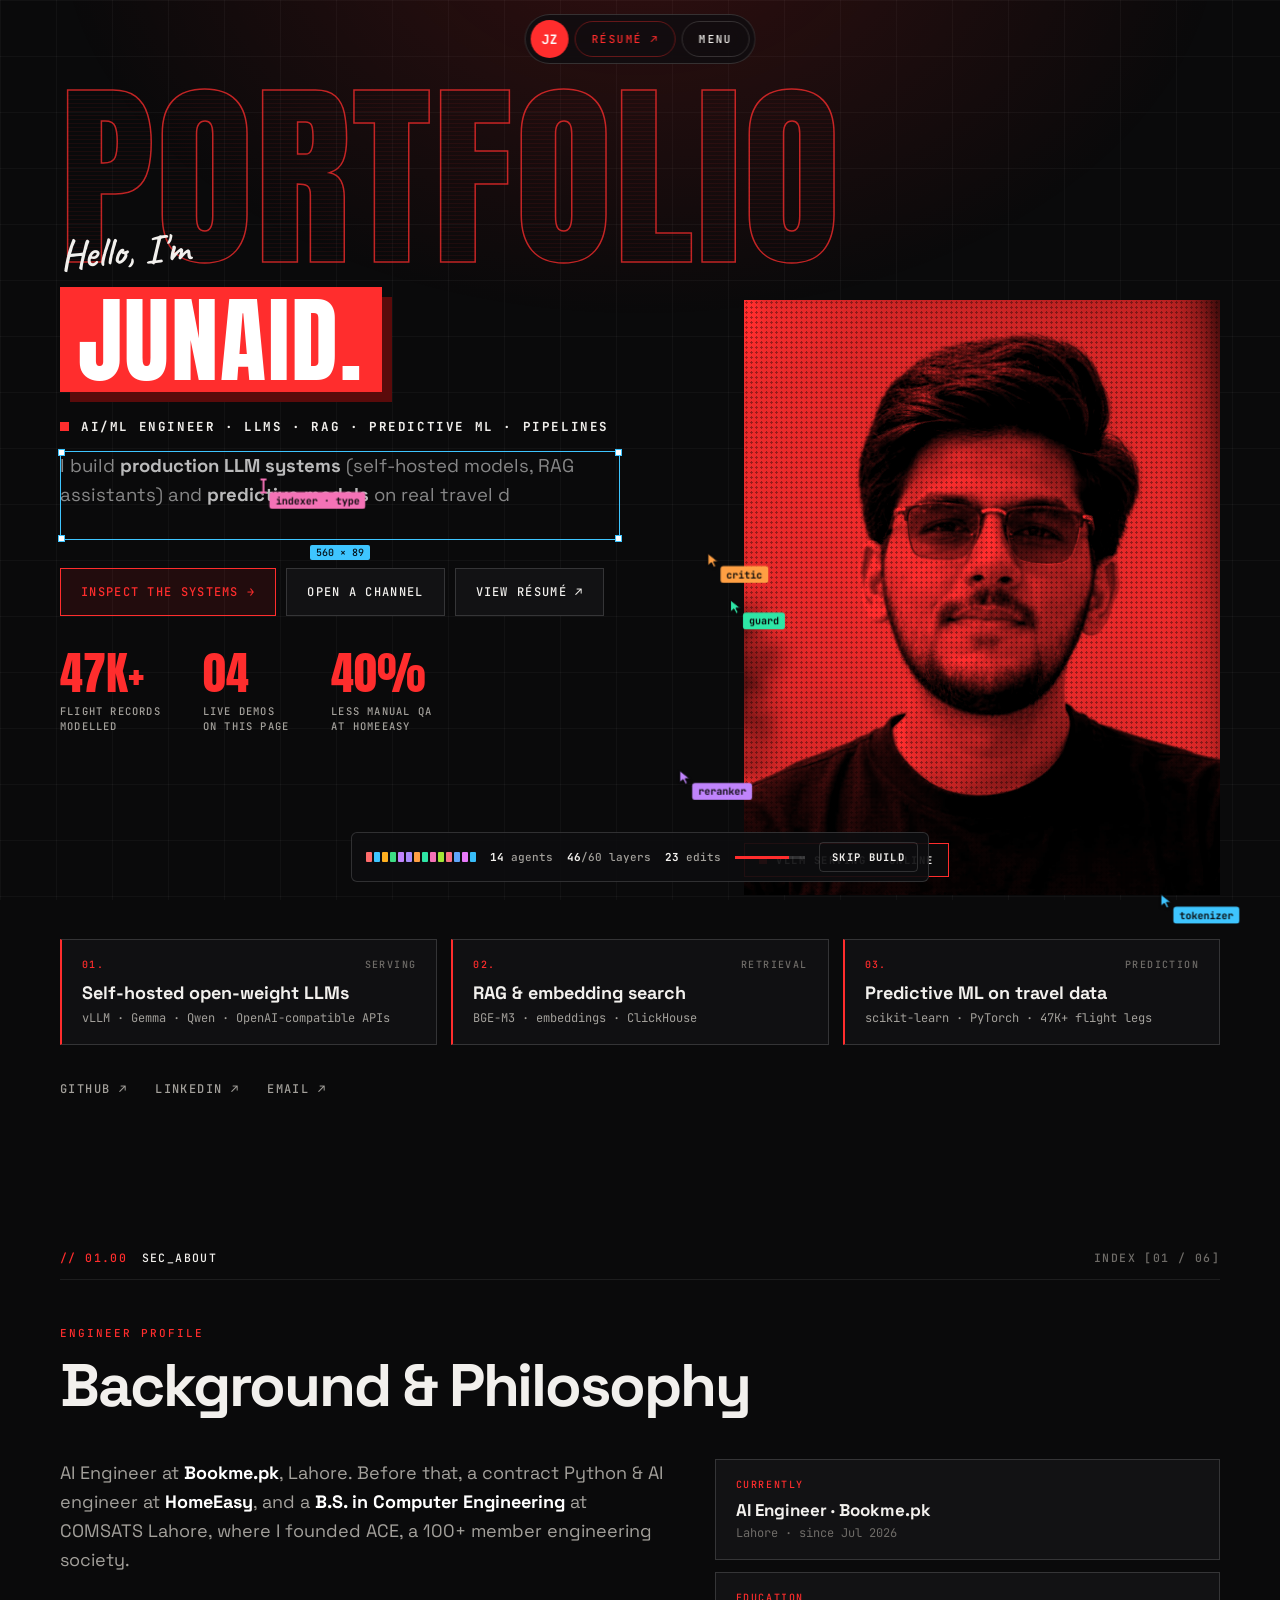
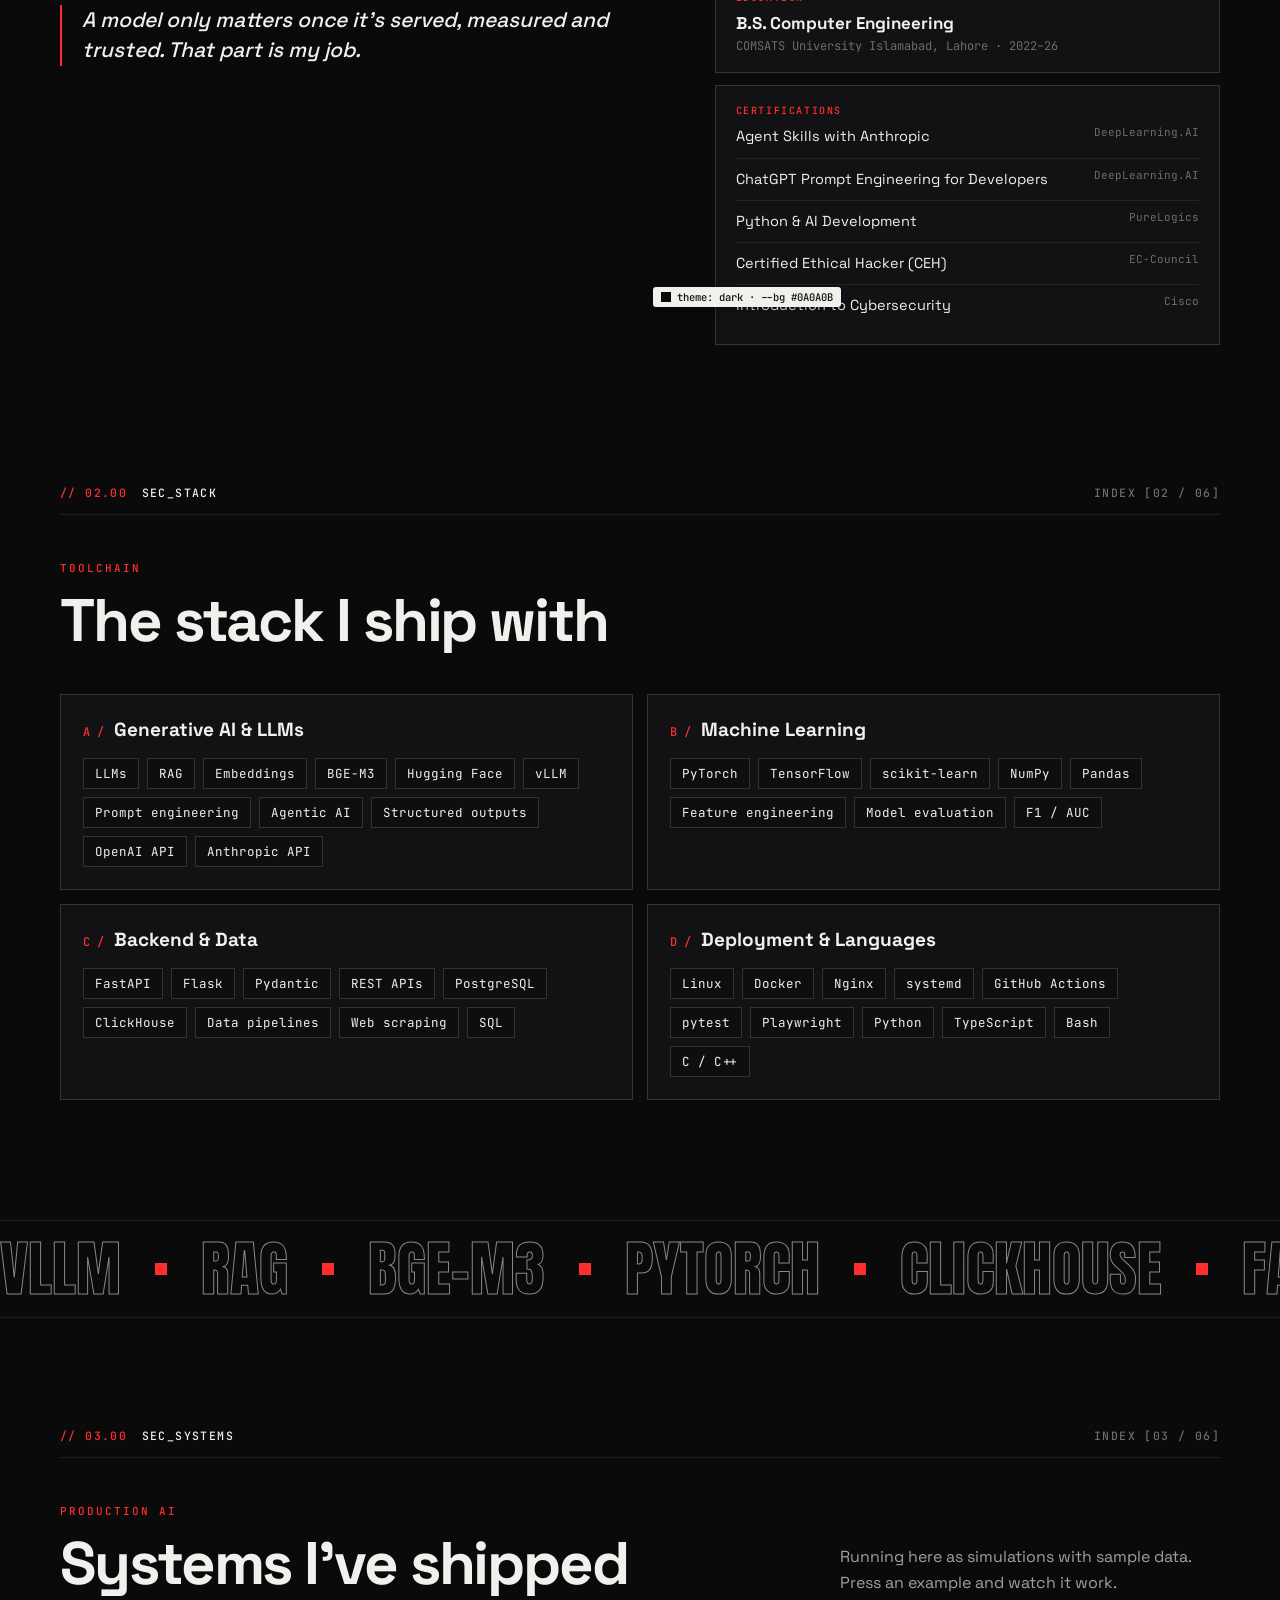
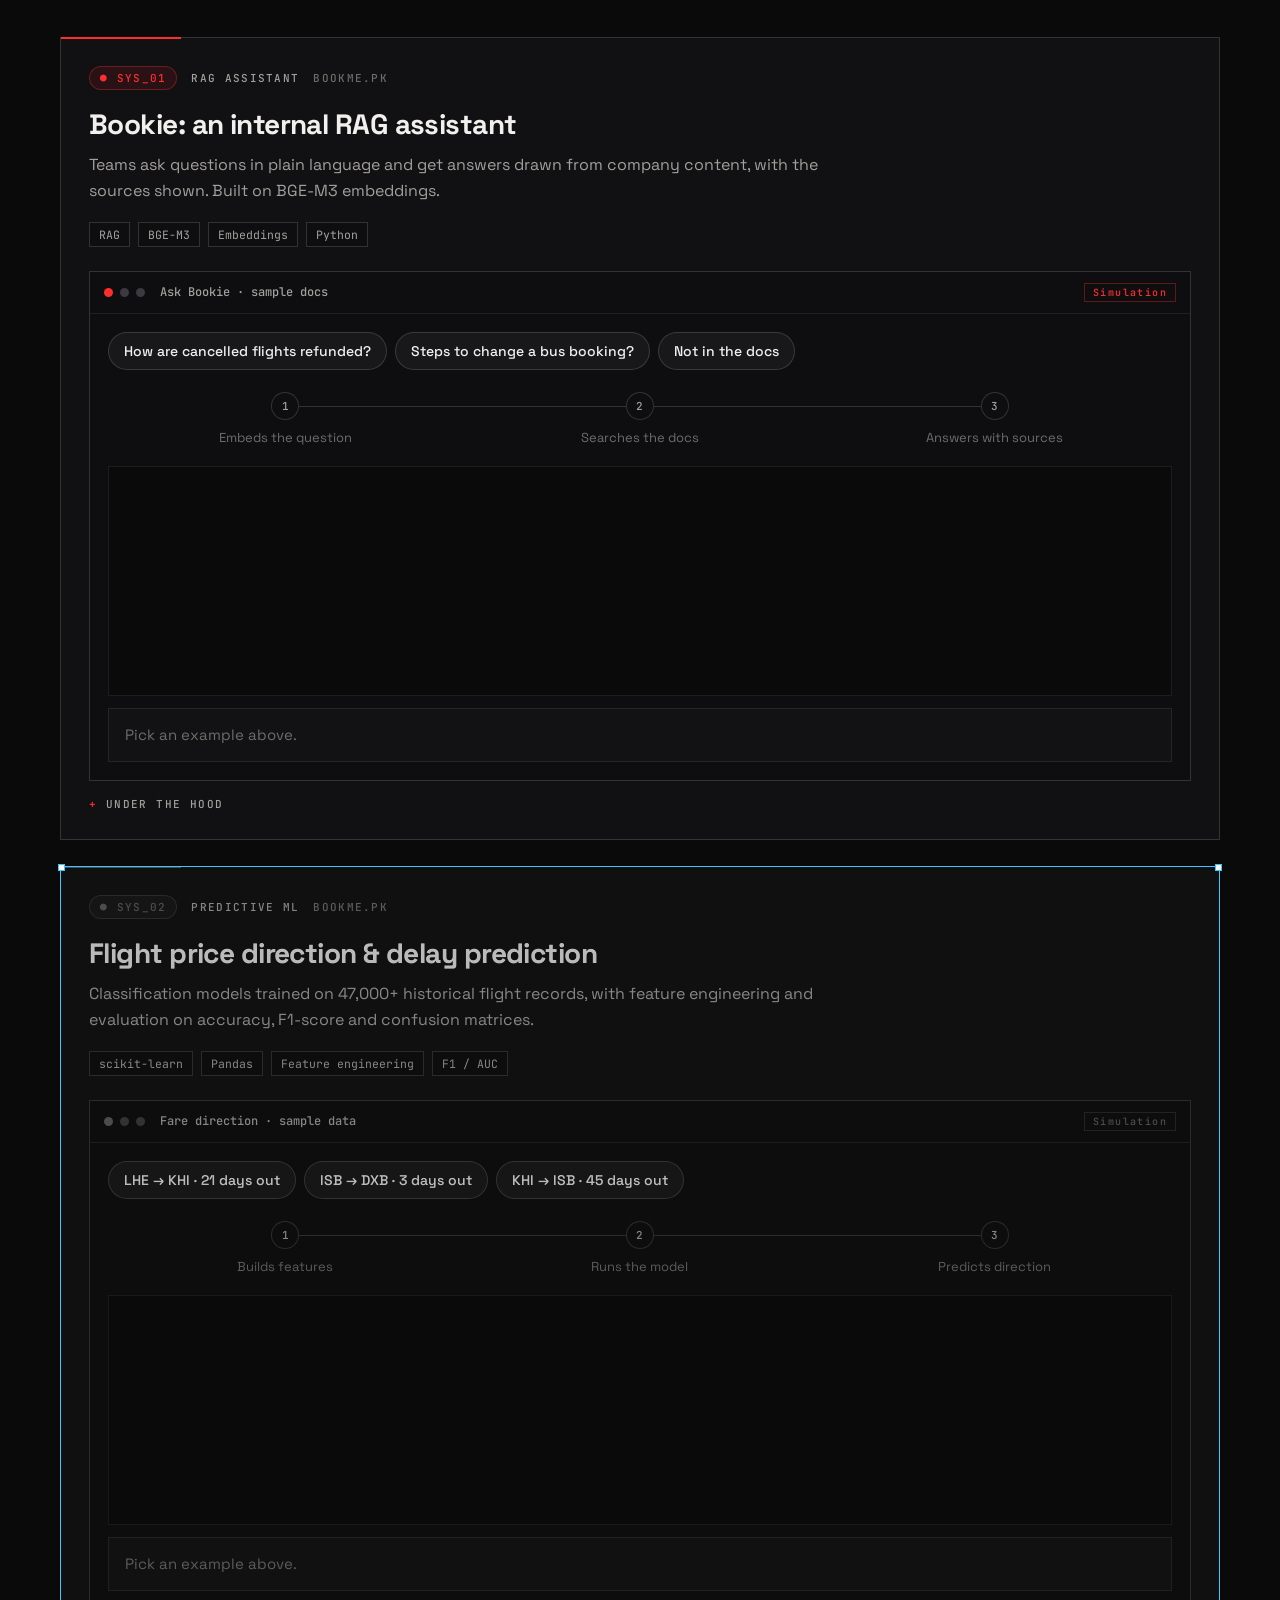
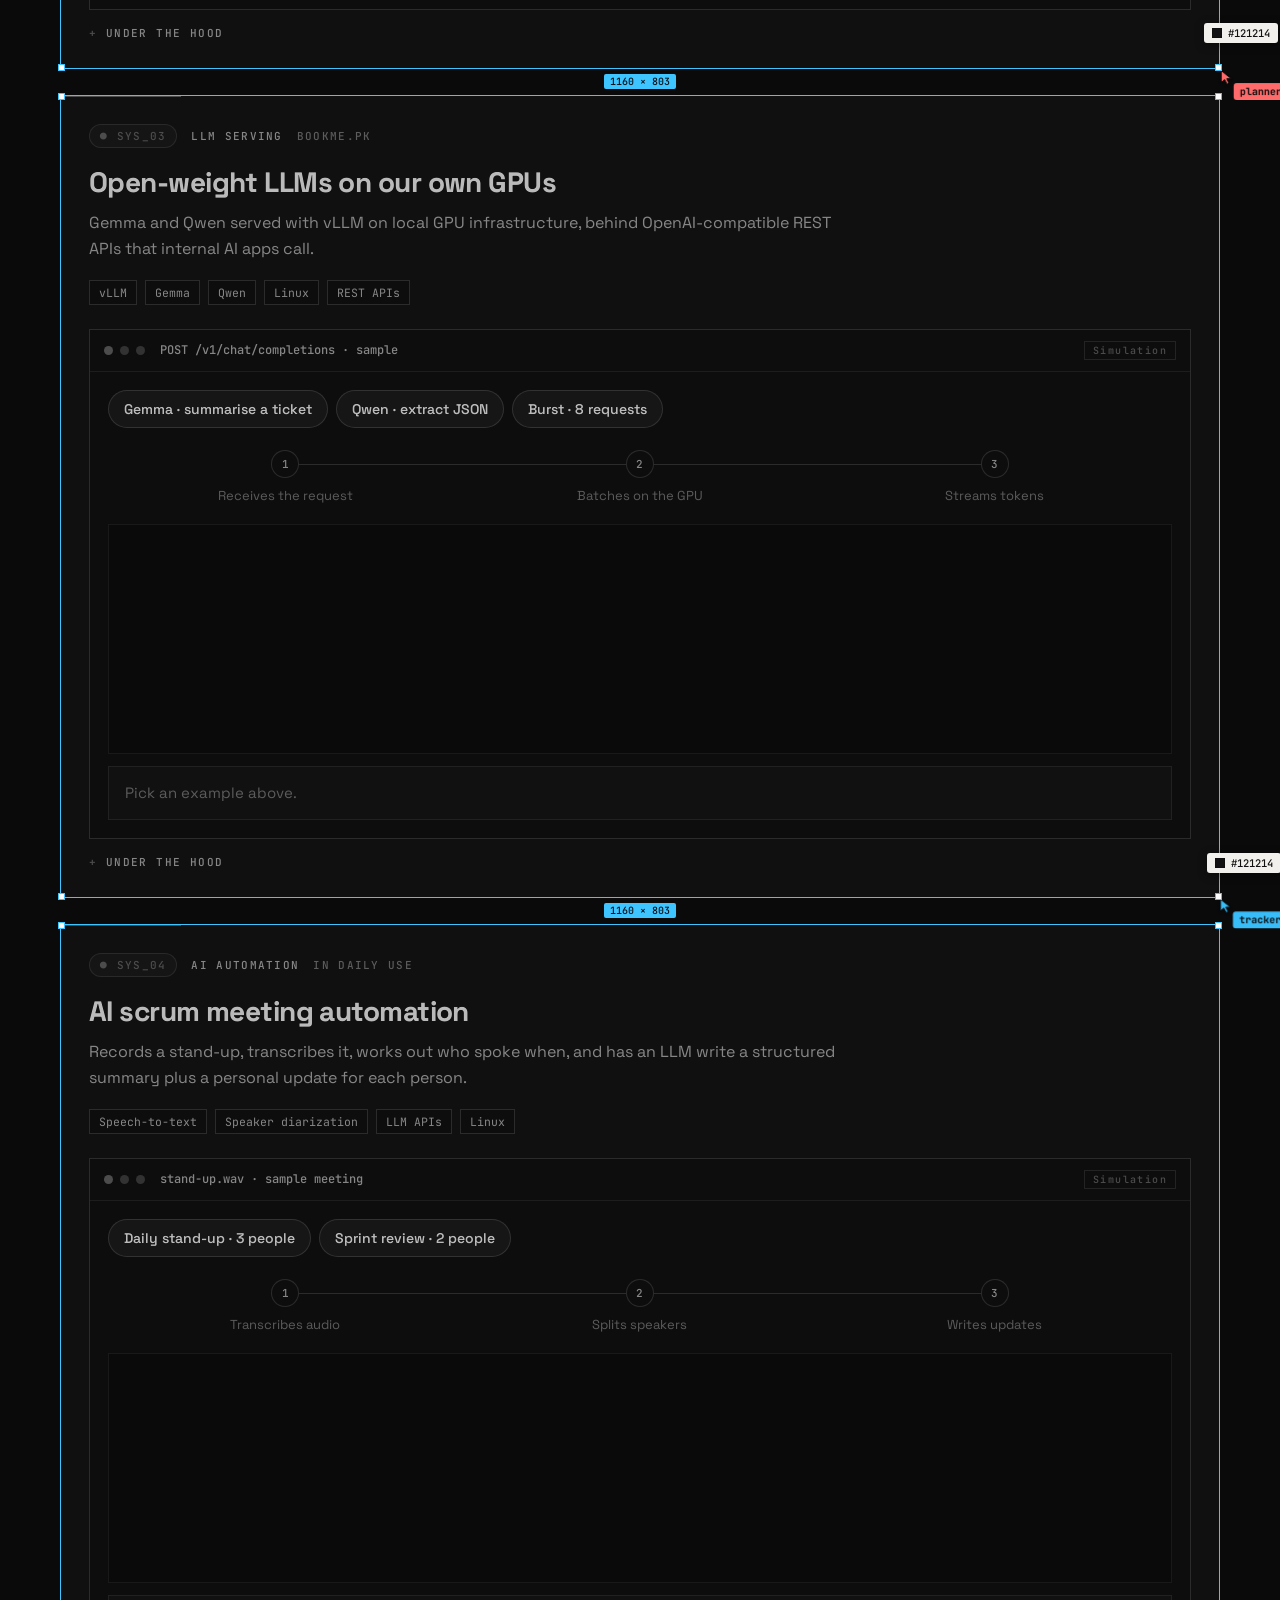
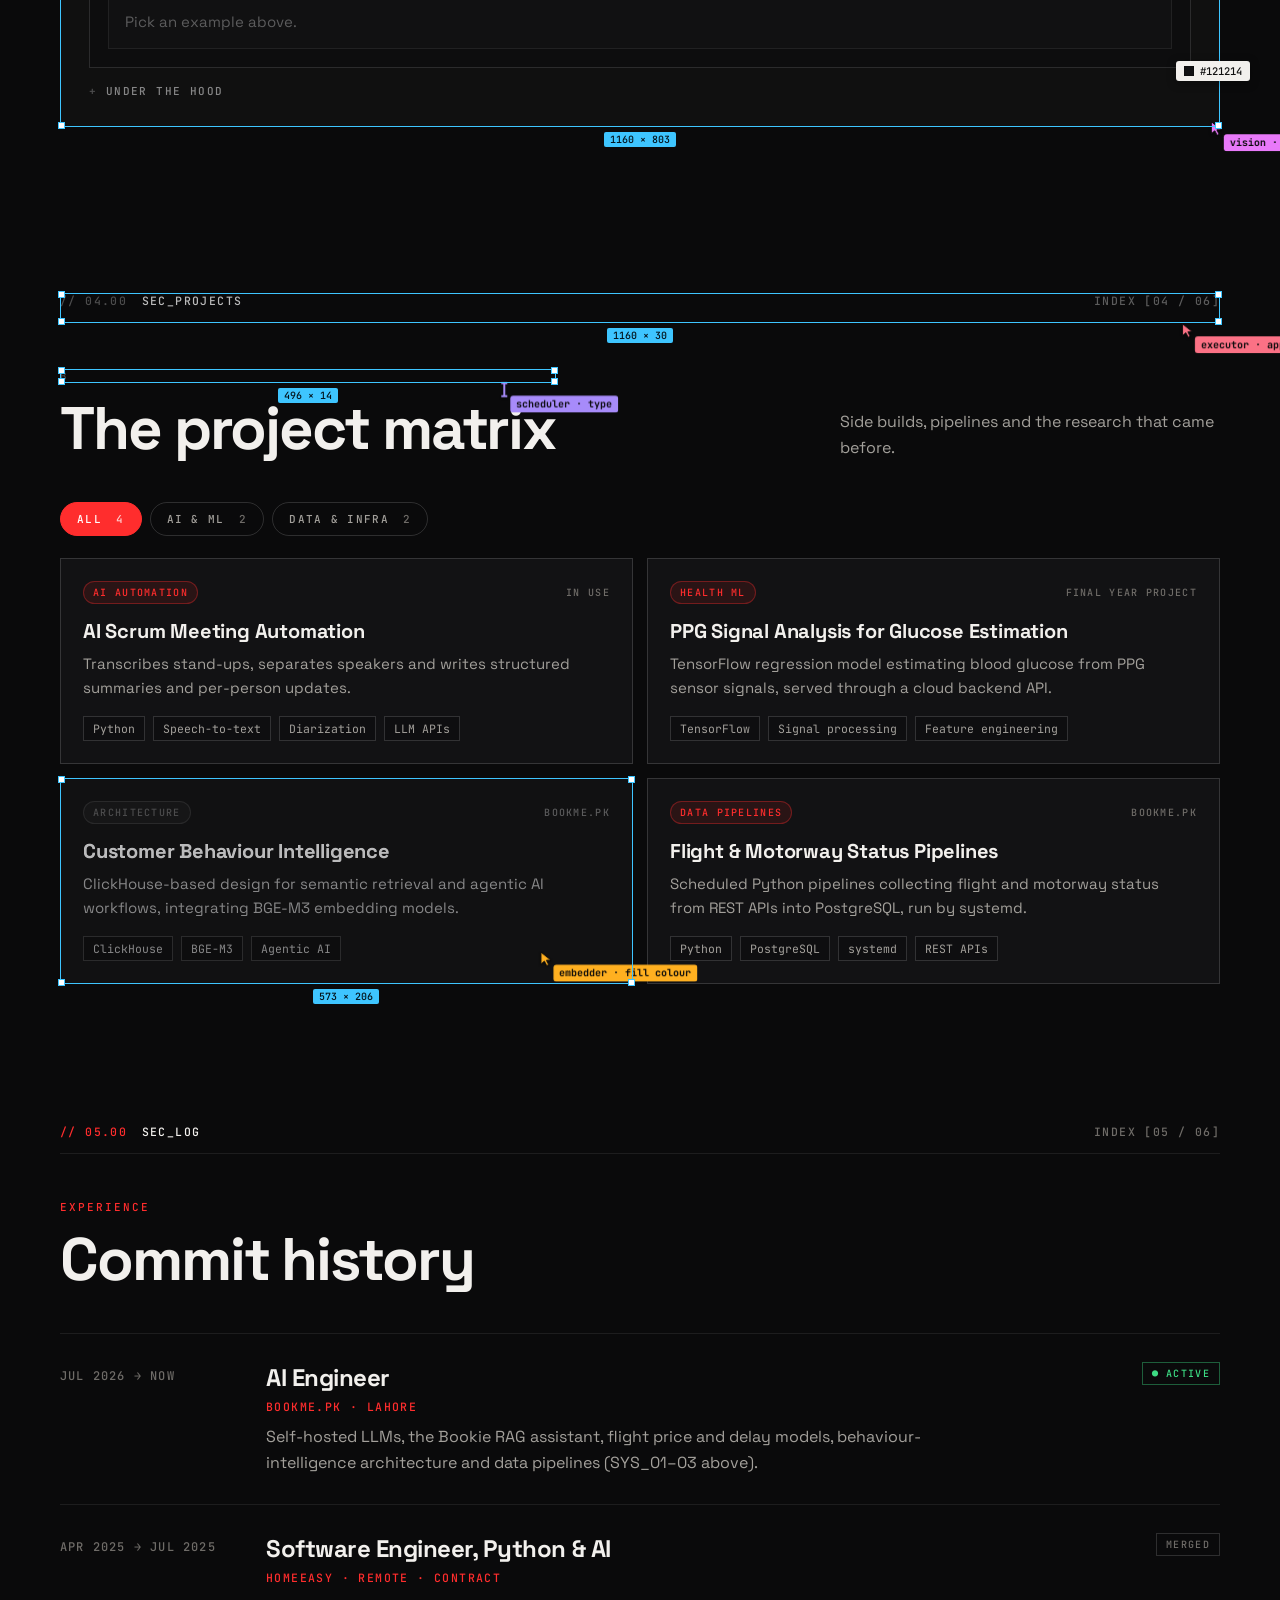
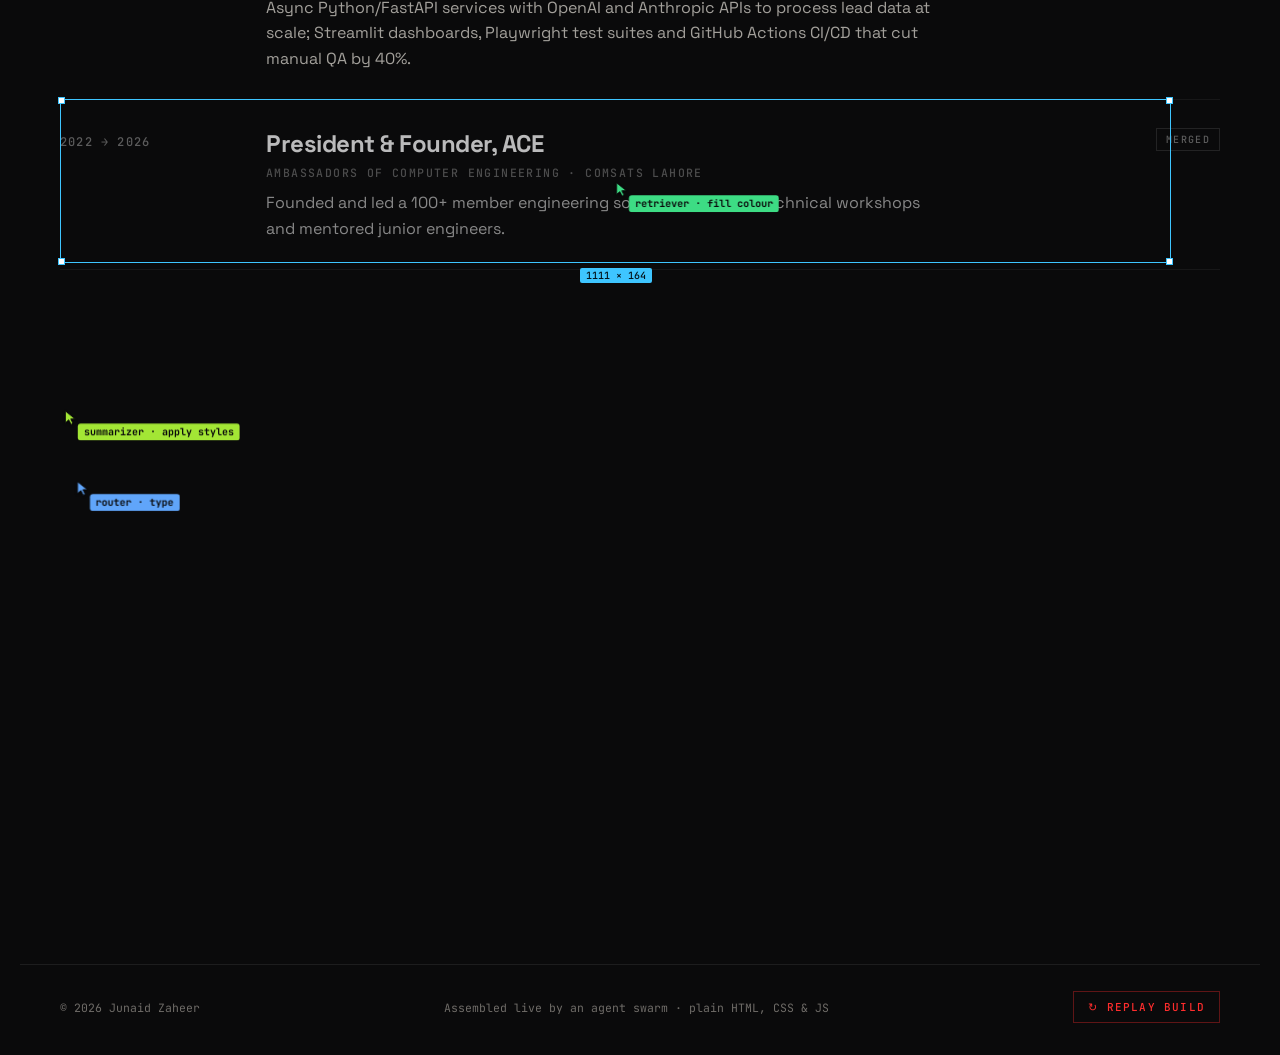
==== index.html @ 4ab11948 "Portfolio site: agent-swarm build, systems demos, résumé Replace the placeholder README and drop the" ====
<!DOCTYPE html>
<html lang="en">
<head>
<meta charset="utf-8">
<meta name="viewport" content="width=device-width, initial-scale=1">
<title>Junaid Zaheer — AI / ML Engineer</title>
<meta name="description" content="Junaid Zaheer, AI/ML engineer in Lahore. Self-hosted LLMs, RAG assistants, predictive ML and data pipelines.">
<meta name="theme-color" content="#0a0a0b">
<link rel="icon" href="data:image/svg+xml,%3Csvg xmlns='http://www.w3.org/2000/svg' viewBox='0 0 64 64'%3E%3Ccircle cx='32' cy='32' r='32' fill='%23ff2d2d'/%3E%3Ctext x='32' y='42' font-family='monospace' font-weight='700' font-size='26' text-anchor='middle' fill='white'%3EJZ%3C/text%3E%3C/svg%3E">
<link rel="preconnect" href="https://fonts.googleapis.com">
<link rel="preconnect" href="https://fonts.gstatic.com" crossorigin>
<link href="https://fonts.googleapis.com/css2?family=Anton&family=Caveat:wght@600&family=JetBrains+Mono:wght@400;500;700&family=Space+Grotesk:wght@400;500;700&display=swap" rel="stylesheet">
<link rel="stylesheet" href="styles.css">
<script>
  // Start the swarm build before first paint, so the finished page never flashes first.
  if (!matchMedia('(prefers-reduced-motion: reduce)').matches) document.documentElement.classList.add('swarm-on', 'draft');
</script>
</head>
<body>
<a class="skip" href="#main">Skip to content</a>

<!-- ============ NAV ============ -->
<header class="nav" id="nav" data-layer="fill">
  <a class="nav-mark" href="#top" aria-label="Back to top">JZ</a>
  <a class="nav-cv" href="assets/Junaid-Zaheer-Resume.pdf" target="_blank" rel="noopener">Résumé ↗</a>
  <button class="nav-menu" id="menuBtn" type="button" aria-expanded="false" aria-controls="menuPanel">Menu</button>
  <nav class="menu-panel" id="menuPanel" aria-label="Sections" hidden>
    <a href="#about"><span>01</span>About</a>
    <a href="#stack"><span>02</span>Stack</a>
    <a href="#systems"><span>03</span>Systems</a>
    <a href="#lab"><span>04</span>Projects</a>
    <a href="#log"><span>05</span>Experience</a>
    <a href="#contact"><span>06</span>Contact</a>
  </nav>
</header>

<main id="main">

<!-- ============ HERO ============ -->
<section class="hero wrap" id="top">
  <div class="giant-wrap" data-layer><p class="giant" aria-hidden="true">PORTFOLIO</p></div>

  <div class="hero-grid">
    <div class="hero-copy">
      <p class="hello" data-layer="type">Hello, I'm</p>
      <h1 class="name" data-layer="fill"><span>JUNAID.</span></h1>
      <p class="role" data-layer="type"><i class="sq"></i>AI/ML Engineer · LLMs · RAG · Predictive ML · Pipelines</p>
      <p class="lead" data-layer="type">I build <strong>production LLM systems</strong> (self-hosted models, RAG assistants)
        and <strong>predictive models</strong> on real travel data, plus the pipelines that keep them fed.</p>
      <div class="cta" data-layer>
        <a class="btn btn-red" href="#systems">Inspect the systems →</a>
        <a class="btn" href="#contact">Open a channel</a>
        <a class="btn" href="assets/Junaid-Zaheer-Resume.pdf" target="_blank" rel="noopener">View résumé ↗</a>
      </div>
      <dl class="stats">
        <div data-layer><dt>47K+</dt><dd>flight records<br>modelled</dd></div>
        <div data-layer><dt>04</dt><dd>live demos<br>on this page</dd></div>
        <div data-layer><dt>40%</dt><dd>less manual QA<br>at HomeEasy</dd></div>
      </dl>
    </div>

    <figure class="portrait" data-layer="image">
      <img src="assets/portrait.webp" alt="Junaid Zaheer" width="600" height="600">
      <figcaption class="status"><i></i>vLLM serving · online</figcaption>
    </figure>
  </div>

  <div class="pillars">
    <article class="pillar" data-layer="fill">
      <p class="pillar-top"><span>01.</span><span>Serving</span></p>
      <h3>Self-hosted open-weight LLMs</h3>
      <p>vLLM · Gemma · Qwen · OpenAI-compatible APIs</p>
    </article>
    <article class="pillar" data-layer="fill">
      <p class="pillar-top"><span>02.</span><span>Retrieval</span></p>
      <h3>RAG &amp; embedding search</h3>
      <p>BGE-M3 · embeddings · ClickHouse</p>
    </article>
    <article class="pillar" data-layer="fill">
      <p class="pillar-top"><span>03.</span><span>Prediction</span></p>
      <h3>Predictive ML on travel data</h3>
      <p>scikit-learn · PyTorch · 47K+ flight legs</p>
    </article>
  </div>

  <ul class="socials" data-layer>
    <li><a href="https://github.com/Junii-2311" target="_blank" rel="noopener">GitHub ↗</a></li>
    <li><a href="https://linkedin.com/in/junaid-zaheer" target="_blank" rel="noopener">LinkedIn ↗</a></li>
    <li><a href="mailto:junaidzaheer2311@gmail.com">Email ↗</a></li>
  </ul>
</section>

<!-- ============ 01 ABOUT ============ -->
<section class="sec wrap" id="about">
  <div class="sec-label" data-layer><span><b>// 01.00</b> SEC_ABOUT</span><span>INDEX [01 / 06]</span></div>
  <p class="kicker" data-layer="type">Engineer profile</p>
  <h2 data-layer="type">Background &amp; Philosophy</h2>
  <div class="about-grid">
    <div class="about-copy">
      <p data-layer="type">AI Engineer at <strong>Bookme.pk</strong>, Lahore. Before that, a contract Python &amp; AI engineer at
        <strong>HomeEasy</strong>, and a <strong>B.S. in Computer Engineering</strong> at COMSATS Lahore, where I founded ACE,
        a 100+ member engineering society.</p>
      <blockquote data-layer="type">A model only matters once it's served, measured and trusted. That part is my job.</blockquote>
    </div>
    <div class="about-cards">
      <div class="info-card" data-layer="fill">
        <p class="info-label">Currently</p>
        <p class="info-title">AI Engineer · Bookme.pk</p>
        <p class="info-meta">Lahore · since Jul 2026</p>
      </div>
      <div class="info-card" data-layer="fill">
        <p class="info-label">Education</p>
        <p class="info-title">B.S. Computer Engineering</p>
        <p class="info-meta">COMSATS University Islamabad, Lahore · 2022–26</p>
      </div>
      <div class="info-card" data-layer="fill">
        <p class="info-label">Certifications</p>
        <ul class="certs">
          <li>Agent Skills with Anthropic <span>DeepLearning.AI</span></li>
          <li>ChatGPT Prompt Engineering for Developers <span>DeepLearning.AI</span></li>
          <li>Python &amp; AI Development <span>PureLogics</span></li>
          <li>Certified Ethical Hacker (CEH) <span>EC-Council</span></li>
          <li>Introduction to Cybersecurity <span>Cisco</span></li>
        </ul>
      </div>
    </div>
  </div>
</section>

<!-- ============ 02 STACK ============ -->
<section class="sec wrap" id="stack">
  <div class="sec-label" data-layer><span><b>// 02.00</b> SEC_STACK</span><span>INDEX [02 / 06]</span></div>
  <p class="kicker" data-layer="type">Toolchain</p>
  <h2 data-layer="type">The stack I ship with</h2>
  <div class="stack-grid">
    <div class="stack-card" data-layer="fill"><h3><span>A /</span>Generative AI &amp; LLMs</h3>
      <ul class="chips"><li>LLMs</li><li>RAG</li><li>Embeddings</li><li>BGE-M3</li><li>Hugging Face</li><li>vLLM</li><li>Prompt engineering</li><li>Agentic AI</li><li>Structured outputs</li><li>OpenAI API</li><li>Anthropic API</li></ul></div>
    <div class="stack-card" data-layer="fill"><h3><span>B /</span>Machine Learning</h3>
      <ul class="chips"><li>PyTorch</li><li>TensorFlow</li><li>scikit-learn</li><li>NumPy</li><li>Pandas</li><li>Feature engineering</li><li>Model evaluation</li><li>F1 / AUC</li></ul></div>
    <div class="stack-card" data-layer="fill"><h3><span>C /</span>Backend &amp; Data</h3>
      <ul class="chips"><li>FastAPI</li><li>Flask</li><li>Pydantic</li><li>REST APIs</li><li>PostgreSQL</li><li>ClickHouse</li><li>Data pipelines</li><li>Web scraping</li><li>SQL</li></ul></div>
    <div class="stack-card" data-layer="fill"><h3><span>D /</span>Deployment &amp; Languages</h3>
      <ul class="chips"><li>Linux</li><li>Docker</li><li>Nginx</li><li>systemd</li><li>GitHub Actions</li><li>pytest</li><li>Playwright</li><li>Python</li><li>TypeScript</li><li>Bash</li><li>C / C++</li></ul></div>
  </div>
</section>
<div class="ticker" data-layer aria-hidden="true">
  <div class="ticker-track">
    <span>vLLM</span><i></i><span>RAG</span><i></i><span>BGE-M3</span><i></i><span>PyTorch</span><i></i><span>ClickHouse</span><i></i><span>FastAPI</span><i></i><span>Gemma</span><i></i><span>Qwen</span><i></i><span>scikit-learn</span><i></i><span>PostgreSQL</span><i></i>
    <span>vLLM</span><i></i><span>RAG</span><i></i><span>BGE-M3</span><i></i><span>PyTorch</span><i></i><span>ClickHouse</span><i></i><span>FastAPI</span><i></i><span>Gemma</span><i></i><span>Qwen</span><i></i><span>scikit-learn</span><i></i><span>PostgreSQL</span><i></i>
  </div>
</div>

<!-- ============ 03 SYSTEMS ============ -->
<section class="sec wrap" id="systems">
  <div class="sec-label" data-layer><span><b>// 03.00</b> SEC_SYSTEMS</span><span>INDEX [03 / 06]</span></div>
  <div class="sys-head">
    <div>
      <p class="kicker" data-layer="type">Production AI</p>
      <h2 data-layer="type">Systems I've shipped</h2>
    </div>
    <p class="sys-sub" data-layer="type">Running here as simulations with sample data. Press an example and watch it work.</p>
  </div>

  <article class="system" data-layer="fill">
    <div class="sys-meta"><span class="sys-id">SYS_01</span><span>RAG assistant</span><span class="dim">Bookme.pk</span></div>
    <h3>Bookie: an internal RAG assistant</h3>
    <p>Teams ask questions in plain language and get answers drawn from company content, with the sources shown. Built on BGE-M3 embeddings.</p>
    <ul class="chips sm"><li>RAG</li><li>BGE-M3</li><li>Embeddings</li><li>Python</li></ul>
    <div class="demo" data-demo="rag"></div>
    <details class="hood"><summary>Under the hood</summary>
      <p>Documents are split into chunks and embedded with BGE-M3. A question is embedded the same way, the closest chunks are retrieved and handed to the LLM with an instruction to answer only from them and to cite them. If nothing relevant comes back, it says so instead of guessing.</p>
    </details>
  </article>

  <article class="system" data-layer="fill">
    <div class="sys-meta"><span class="sys-id">SYS_02</span><span>Predictive ML</span><span class="dim">Bookme.pk</span></div>
    <h3>Flight price direction &amp; delay prediction</h3>
    <p>Classification models trained on 47,000+ historical flight records, with feature engineering and evaluation on accuracy, F1-score and confusion matrices.</p>
    <ul class="chips sm"><li>scikit-learn</li><li>Pandas</li><li>Feature engineering</li><li>F1 / AUC</li></ul>
    <div class="demo" data-demo="fare"></div>
    <details class="hood"><summary>Under the hood</summary>
      <p>Each flight leg becomes a row of features (days to departure, weekday, recent fare movement, route and season signals). A classifier predicts whether the fare will rise, stay flat or drop, and is judged on held-out data with F1 and a confusion matrix, not just accuracy.</p>
    </details>
  </article>

  <article class="system" data-layer="fill">
    <div class="sys-meta"><span class="sys-id">SYS_03</span><span>LLM serving</span><span class="dim">Bookme.pk</span></div>
    <h3>Open-weight LLMs on our own GPUs</h3>
    <p>Gemma and Qwen served with vLLM on local GPU infrastructure, behind OpenAI-compatible REST APIs that internal AI apps call.</p>
    <ul class="chips sm"><li>vLLM</li><li>Gemma</li><li>Qwen</li><li>Linux</li><li>REST APIs</li></ul>
    <div class="demo" data-demo="serve"></div>
    <details class="hood"><summary>Under the hood</summary>
      <p>vLLM batches concurrent requests on the GPU and streams tokens back as they are generated. Because the API is OpenAI-compatible, an internal app can switch between models by changing one field.</p>
    </details>
  </article>

  <article class="system" data-layer="fill">
    <div class="sys-meta"><span class="sys-id">SYS_04</span><span>AI automation</span><span class="dim">In daily use</span></div>
    <h3>AI scrum meeting automation</h3>
    <p>Records a stand-up, transcribes it, works out who spoke when, and has an LLM write a structured summary plus a personal update for each person.</p>
    <ul class="chips sm"><li>Speech-to-text</li><li>Speaker diarization</li><li>LLM APIs</li><li>Linux</li></ul>
    <div class="demo" data-demo="scrum"></div>
    <details class="hood"><summary>Under the hood</summary>
      <p>Audio goes through speech-to-text, then speaker diarization splits the transcript by voice. An LLM turns each person's lines into a structured update (done, next, blockers) with a fixed output schema.</p>
    </details>
  </article>
  <noscript><p class="sys-sub">The demos need JavaScript.</p></noscript>
</section>

<!-- ============ 04 PROJECTS ============ -->
<section class="sec wrap" id="lab">
  <div class="sec-label" data-layer><span><b>// 04.00</b> SEC_PROJECTS</span><span>INDEX [04 / 06]</span></div>
  <div class="sys-head">
    <div>
      <p class="kicker" data-layer="type">Builds · pipelines · research</p>
      <h2 data-layer="type">The project matrix</h2>
    </div>
    <p class="sys-sub" data-layer="type">Side builds, pipelines and the research that came before.</p>
  </div>
  <div class="filters" data-layer role="group" aria-label="Filter projects">
    <button type="button" class="is-on" data-filter="all">All <span>4</span></button>
    <button type="button" data-filter="ai">AI &amp; ML <span>2</span></button>
    <button type="button" data-filter="data">Data &amp; infra <span>2</span></button>
  </div>
  <div class="matrix">
    <article class="proj" data-cat="ai" data-layer="fill">
      <div class="proj-top"><span class="tag">AI automation</span><span class="kind">In use</span></div>
      <h3>AI Scrum Meeting Automation</h3>
      <p>Transcribes stand-ups, separates speakers and writes structured summaries and per-person updates.</p>
      <ul class="chips sm"><li>Python</li><li>Speech-to-text</li><li>Diarization</li><li>LLM APIs</li></ul>
    </article>
    <article class="proj" data-cat="ai" data-layer="fill">
      <div class="proj-top"><span class="tag">Health ML</span><span class="kind">Final year project</span></div>
      <h3>PPG Signal Analysis for Glucose Estimation</h3>
      <p>TensorFlow regression model estimating blood glucose from PPG sensor signals, served through a cloud backend API.</p>
      <ul class="chips sm"><li>TensorFlow</li><li>Signal processing</li><li>Feature engineering</li></ul>
    </article>
    <article class="proj" data-cat="data" data-layer="fill">
      <div class="proj-top"><span class="tag">Architecture</span><span class="kind">Bookme.pk</span></div>
      <h3>Customer Behaviour Intelligence</h3>
      <p>ClickHouse-based design for semantic retrieval and agentic AI workflows, integrating BGE-M3 embedding models.</p>
      <ul class="chips sm"><li>ClickHouse</li><li>BGE-M3</li><li>Agentic AI</li></ul>
    </article>
    <article class="proj" data-cat="data" data-layer="fill">
      <div class="proj-top"><span class="tag">Data pipelines</span><span class="kind">Bookme.pk</span></div>
      <h3>Flight &amp; Motorway Status Pipelines</h3>
      <p>Scheduled Python pipelines collecting flight and motorway status from REST APIs into PostgreSQL, run by systemd.</p>
      <ul class="chips sm"><li>Python</li><li>PostgreSQL</li><li>systemd</li><li>REST APIs</li></ul>
    </article>
  </div>
</section>

<!-- ============ 05 EXPERIENCE ============ -->
<section class="sec wrap" id="log">
  <div class="sec-label" data-layer><span><b>// 05.00</b> SEC_LOG</span><span>INDEX [05 / 06]</span></div>
  <p class="kicker" data-layer="type">Experience</p>
  <h2 data-layer="type">Commit history</h2>
  <ol class="commits">
    <li data-layer="fill">
      <p class="c-date">Jul 2026 → now</p>
      <div class="c-body">
        <h3>AI Engineer</h3>
        <p class="c-org">Bookme.pk · Lahore</p>
        <p>Self-hosted LLMs, the Bookie RAG assistant, flight price and delay models, behaviour-intelligence architecture and data pipelines (SYS_01–03 above).</p>
      </div>
      <span class="c-state live">● Active</span>
    </li>
    <li data-layer="fill">
      <p class="c-date">Apr 2025 → Jul 2025</p>
      <div class="c-body">
        <h3>Software Engineer, Python &amp; AI</h3>
        <p class="c-org">HomeEasy · Remote · Contract</p>
        <p>Async Python/FastAPI services with OpenAI and Anthropic APIs to process lead data at scale; Streamlit dashboards, Playwright test suites and GitHub Actions CI/CD that cut manual QA by 40%.</p>
      </div>
      <span class="c-state">Merged</span>
    </li>
    <li data-layer="fill">
      <p class="c-date">2022 → 2026</p>
      <div class="c-body">
        <h3>President &amp; Founder, ACE</h3>
        <p class="c-org">Ambassadors of Computer Engineering · COMSATS Lahore</p>
        <p>Founded and led a 100+ member engineering society; organised technical workshops and mentored junior engineers.</p>
      </div>
      <span class="c-state">Merged</span>
    </li>
  </ol>
</section>

<!-- ============ 06 CONTACT ============ -->
<section class="sec wrap contact" id="contact">
  <div class="sec-label" data-layer><span><b>// 06.00</b> SEC_CONTACT</span><span>INDEX [06 / 06]</span></div>
  <p class="kicker center" data-layer="type">Open channel</p>
  <h2 class="big" data-layer="type">Let's put a model into production.</h2>
  <p class="contact-sub" data-layer="type">Building with LLMs, retrieval or predictive ML? Let's talk.</p>
  <div class="contact-cta" data-layer>
    <a class="mailbox" href="mailto:junaidzaheer2311@gmail.com"><i>✉</i>junaidzaheer2311@gmail.com</a>
    <a class="btn btn-solid" href="assets/Junaid-Zaheer-Resume.pdf" target="_blank" rel="noopener">View résumé ↗</a>
  </div>
  <ul class="socials center" data-layer>
    <li><a href="https://linkedin.com/in/junaid-zaheer" target="_blank" rel="noopener">LinkedIn ↗</a></li>
    <li><a href="https://github.com/Junii-2311" target="_blank" rel="noopener">GitHub ↗</a></li>
  </ul>
</section>
</main>

<footer class="foot wrap">
  <span>© <span id="yr">2026</span> Junaid Zaheer</span>
  <span>Assembled live by an agent swarm · plain HTML, CSS &amp; JS</span>
  <button type="button" class="replay" id="replay">↻ Replay build</button>
</footer>

<script src="script.js"></script>
</body>
</html>
---- styles.css ----
/* =========================================================
   Junaid Zaheer — portfolio
   Dark blueprint theme, red signal accent, built live by an agent swarm.
   ========================================================= */
:root {
  --bg: #0a0a0b;
  --bg-2: #0e0e10;
  --panel: #121214;
  --panel-2: #18181b;
  --line: rgba(255, 255, 255, 0.08);
  --line-2: rgba(255, 255, 255, 0.15);
  --text: #f2f0ed;
  --muted: #a3a09b;
  --dim: #6f6c68;
  --red: #ff2d2d;
  --red-2: #d61e1e;
  --red-soft: rgba(255, 45, 45, 0.1);
  --red-line: rgba(255, 45, 45, 0.35);
  --cyan: #3ec5ff;
  --green: #3ddc84;
  --amber: #ffb020;
  --f-display: 'Anton', Impact, 'Arial Narrow', sans-serif;
  --f-sans: 'Space Grotesk', system-ui, -apple-system, 'Segoe UI', sans-serif;
  --f-mono: 'JetBrains Mono', ui-monospace, Consolas, monospace;
  --f-hand: 'Caveat', 'Segoe Print', cursive;
  --wrap: 1240px;
  --gutter: clamp(16px, 4vw, 40px);
  --ease: cubic-bezier(0.2, 0.7, 0.2, 1);
  color-scheme: dark;
}

* { box-sizing: border-box; margin: 0; padding: 0; }
html { overflow-x: clip; scroll-padding-top: 90px; }
html.smooth { scroll-behavior: smooth; }
body {
  background: var(--bg); color: var(--text);
  font: 400 16px/1.6 var(--f-sans);
  -webkit-font-smoothing: antialiased;
  overflow-x: clip;
  transition: background-color 0.9s ease;
}
/* blueprint grid + red bloom */
body::before {
  content: ""; position: fixed; inset: 0; z-index: -1; pointer-events: none;
  background:
    radial-gradient(900px 600px at 50% -8%, rgba(255, 45, 45, 0.16), transparent 65%),
    linear-gradient(rgba(255,255,255,.035) 1px, transparent 1px) 0 0 / 56px 56px,
    linear-gradient(90deg, rgba(255,255,255,.035) 1px, transparent 1px) 0 0 / 56px 56px;
  transition: opacity 0.9s ease;
}
a { color: inherit; text-decoration: none; }
ul, ol { list-style: none; }
strong { color: #fff; font-weight: 700; }
button { font: inherit; color: inherit; background: none; border: 0; cursor: pointer; }
.wrap { max-width: var(--wrap); margin: 0 auto; padding: 0 var(--gutter); }
.skip { position: absolute; left: -999px; top: 10px; z-index: 300; background: var(--red); color: #fff; padding: 8px 14px; }
.skip:focus { left: 10px; }
:focus-visible { outline: 2px solid var(--red); outline-offset: 3px; }

/* ---------------------------------------------------------
   Nav: compact pill floating over the page
   --------------------------------------------------------- */
.nav {
  position: fixed; top: 14px; left: 50%; transform: translateX(-50%); z-index: 120;
  display: flex; align-items: center; gap: 6px; padding: 5px;
  border: 1px solid var(--line-2); border-radius: 999px;
  background: rgba(14, 14, 16, 0.78); backdrop-filter: blur(14px);
  transition: box-shadow .3s, border-color .3s;
}
.nav.is-scrolled { box-shadow: 0 10px 40px -12px rgba(0,0,0,.8); }
.nav-mark {
  width: 38px; height: 38px; border-radius: 50%; display: grid; place-items: center;
  background: var(--red); color: #fff; font: 700 13px var(--f-mono);
}
.nav-cv, .nav-menu {
  font: 500 11px var(--f-mono); letter-spacing: 1.4px; text-transform: uppercase;
  padding: 10px 16px; border-radius: 999px; border: 1px solid var(--red-line); color: var(--red); white-space: nowrap;
  transition: background .2s, color .2s;
}
.nav-cv:hover { background: var(--red); color: #fff; }
.nav-menu { border-color: var(--line-2); color: var(--text); }
.nav-menu[aria-expanded="true"] { border-color: var(--red); }
.menu-panel {
  position: absolute; top: calc(100% + 10px); left: 50%; transform: translateX(-50%);
  width: min(300px, 86vw); padding: 6px; border: 1px solid var(--line-2); border-radius: 14px;
  background: rgba(14, 14, 16, 0.96); backdrop-filter: blur(14px);
  display: flex; flex-direction: column;
}
.menu-panel[hidden] { display: none; }
.menu-panel a {
  display: flex; align-items: baseline; gap: 14px; padding: 12px 14px; border-radius: 9px;
  font: 700 17px var(--f-sans); border-bottom: 1px solid var(--line);
}
.menu-panel a:last-child { border-bottom: 0; }
.menu-panel a span { font: 500 10px var(--f-mono); color: var(--red); }
.menu-panel a:hover { background: var(--panel-2); }

/* ---------------------------------------------------------
   Buttons
   --------------------------------------------------------- */
.btn {
  display: inline-flex; align-items: center; gap: 8px; white-space: nowrap;
  font: 500 12px var(--f-mono); letter-spacing: 1.3px; text-transform: uppercase;
  padding: 15px 20px; border: 1px solid var(--line-2); background: var(--panel); color: var(--text);
  transition: transform .2s var(--ease), background .2s, border-color .2s, color .2s;
}
.btn:hover { transform: translateY(-2px); border-color: var(--text); }
.btn-red { border-color: var(--red); color: var(--red); background: var(--red-soft); }
.btn-red:hover { background: var(--red); color: #fff; border-color: var(--red); }
.btn-solid { background: var(--red); border-color: var(--red); color: #fff; }
.btn-solid:hover { background: var(--red-2); border-color: var(--red-2); }

/* ---------------------------------------------------------
   Hero
   --------------------------------------------------------- */
.hero { padding-top: 92px; padding-bottom: 40px; position: relative; }
.giant-wrap { position: relative; z-index: 0; line-height: 0.86; }
.giant {
  font: 400 220px/0.86 var(--f-display); letter-spacing: 0.01em; white-space: nowrap;
  color: transparent; -webkit-text-stroke: 1.5px rgba(255, 45, 45, 0.75);
  background: repeating-linear-gradient(0deg, rgba(255,45,45,.07) 0 1px, transparent 1px 4px);
  -webkit-background-clip: text; background-clip: text;
  user-select: none;
}
.hero-grid {
  display: grid; grid-template-columns: 1.15fr 0.85fr; gap: 40px; align-items: start;
  margin-top: -2.2vw; position: relative; z-index: 1;
}
.hello { font: 600 clamp(30px, 3.2vw, 42px)/1 var(--f-hand); transform: rotate(-4deg); transform-origin: left; margin-bottom: 10px; }
.name { display: inline-block; margin-bottom: 26px; }
.name span {
  display: inline-block; background: var(--red); color: #fff;
  font: 400 clamp(58px, 7.4vw, 104px)/1 var(--f-display); letter-spacing: 0.02em;
  padding: 6px 18px 4px; box-shadow: 10px 10px 0 #5a0b0b;
}
.role { font: 700 12.5px var(--f-mono); letter-spacing: 1.6px; text-transform: uppercase; display: flex; align-items: center; gap: 12px; }
.sq { width: 9px; height: 9px; background: var(--red); display: inline-block; flex: none; }
.lead { color: var(--muted); font-size: clamp(16px, 1.45vw, 19px); max-width: 560px; margin-top: 16px; }
.cta { display: flex; flex-wrap: wrap; gap: 10px; margin-top: 28px; }
.stats { display: flex; gap: 42px; margin-top: 34px; }
.stats dt { font: 400 46px/1 var(--f-display); color: var(--red); }
.stats dd { font: 500 10.5px/1.5 var(--f-mono); letter-spacing: 1.2px; text-transform: uppercase; color: var(--muted); margin-top: 8px; }

.portrait {
  position: relative; aspect-ratio: 4 / 5; overflow: hidden; background: var(--red);
  margin-top: 64px; isolation: isolate;
}
.portrait img {
  position: absolute; inset: 0; width: 100%; height: 100%; object-fit: cover;
  filter: grayscale(1) contrast(1.25) brightness(1.05); mix-blend-mode: multiply; z-index: 1;
}
.portrait-fallback {
  position: absolute; inset: 0; display: grid; place-items: center;
  font: 400 clamp(120px, 16vw, 230px)/1 var(--f-display); color: #4c0606; mix-blend-mode: multiply;
}
.portrait::after { /* halftone dots over the duotone */
  content: ""; position: absolute; inset: 0; z-index: 2; pointer-events: none;
  background: radial-gradient(rgba(0,0,0,.35) 1px, transparent 1.4px) 0 0 / 5px 5px;
}
.status {
  position: absolute; left: 0; bottom: 18px; z-index: 3; display: flex; align-items: center; gap: 9px;
  background: var(--bg); border: 1px solid var(--red); color: var(--text);
  font: 700 10.5px var(--f-mono); letter-spacing: 1.5px; text-transform: uppercase; padding: 9px 14px;
}
.status i { width: 8px; height: 8px; background: var(--red); animation: pulse 1.6s infinite; }
@keyframes pulse { 50% { opacity: .25; } }

.pillars { display: grid; grid-template-columns: repeat(3, 1fr); gap: 14px; margin-top: 44px; }
.pillar {
  border: 1px solid var(--line-2); border-left: 2px solid var(--red); background: rgba(18,18,20,.85);
  padding: 18px 20px;
}
.pillar-top { display: flex; justify-content: space-between; font: 500 10px var(--f-mono); letter-spacing: 1.4px; text-transform: uppercase; color: var(--dim); }
.pillar-top span:first-child { color: var(--red); }
.pillar h3 { font: 700 18px var(--f-sans); margin: 10px 0 6px; }
.pillar p:last-child { font: 400 12px var(--f-mono); color: var(--muted); }

.socials { display: flex; flex-wrap: wrap; gap: 28px; margin-top: 30px; }
.socials.center { justify-content: center; }
.socials a { font: 500 12px var(--f-mono); letter-spacing: 1.4px; text-transform: uppercase; color: var(--muted); transition: color .2s; }
.socials a:hover { color: var(--red); }

/* ---------------------------------------------------------
   Section scaffolding
   --------------------------------------------------------- */
.sec { padding-top: 110px; padding-bottom: 30px; }
.sec-label {
  display: flex; justify-content: space-between; gap: 16px; padding-bottom: 14px; margin-bottom: 46px;
  border-bottom: 1px solid var(--line); font: 500 11.5px var(--f-mono); letter-spacing: 1.4px; color: var(--text);
}
.sec-label b { color: var(--red); font-weight: 500; margin-right: 6px; }
.sec-label span:last-child { color: var(--dim); }
.kicker { font: 500 11px var(--f-mono); letter-spacing: 2px; text-transform: uppercase; color: var(--red); margin-bottom: 14px; }
.kicker.center { text-align: center; }
.sec h2 { font: 700 clamp(36px, 5vw, 60px)/1.05 var(--f-sans); letter-spacing: -0.035em; margin-bottom: 42px; }
.dim { color: var(--dim); }

.chips { display: flex; flex-wrap: wrap; gap: 8px; }
.chips li {
  font: 400 12.5px var(--f-mono); padding: 6px 11px; border: 1px solid var(--line-2); background: var(--bg-2);
  transition: border-color .2s, color .2s;
}
.chips li:hover { border-color: var(--red); color: var(--red); }
.chips.sm li { font-size: 11.5px; padding: 4px 9px; color: var(--muted); }

/* About */
.about-grid { display: grid; grid-template-columns: 1.2fr 1fr; gap: 48px; }
.about-copy p { font-size: 18px; color: var(--muted); }
.about-copy blockquote {
  margin-top: 30px; padding-left: 20px; border-left: 2px solid var(--red);
  font: italic 500 21px/1.45 var(--f-sans); color: var(--text);
}
.about-cards { display: grid; gap: 12px; }
.info-card { border: 1px solid var(--line-2); background: var(--panel); padding: 18px 20px; }
.info-label { font: 500 10px var(--f-mono); letter-spacing: 1.6px; text-transform: uppercase; color: var(--red); margin-bottom: 8px; }
.info-title { font: 700 17px var(--f-sans); }
.info-meta { font: 400 12px var(--f-mono); color: var(--dim); margin-top: 4px; }
.certs li { display: flex; justify-content: space-between; gap: 14px; padding: 9px 0; border-top: 1px solid var(--line); font-size: 14.5px; }
.certs li:first-child { border-top: 0; padding-top: 0; }
.certs span { font: 400 11px var(--f-mono); color: var(--dim); white-space: nowrap; }

/* Stack */
.stack-grid { display: grid; grid-template-columns: repeat(2, 1fr); gap: 14px; }
.stack-card { border: 1px solid var(--line-2); background: var(--panel); padding: 22px; }
.stack-card h3 { font: 700 19px var(--f-sans); margin-bottom: 16px; }
.stack-card h3 span { font: 500 12px var(--f-mono); color: var(--red); margin-right: 10px; }

.ticker { margin-top: 90px; border-block: 1px solid var(--line); overflow: hidden; padding: 18px 0; }
.ticker-track { display: flex; align-items: center; gap: 34px; width: max-content; animation: ticker 38s linear infinite; }
.ticker span { font: 400 60px/1 var(--f-display); text-transform: uppercase; color: transparent; -webkit-text-stroke: 1px rgba(242,240,237,.55); }
.ticker i { width: 12px; height: 12px; background: var(--red); flex: none; }
@keyframes ticker { to { transform: translateX(-50%); } }

/* Systems */
.sys-head { display: flex; justify-content: space-between; align-items: end; gap: 30px; margin-bottom: 42px; }
.sys-head h2 { margin-bottom: 0; }
.sys-sub { color: var(--muted); max-width: 380px; }
.system {
  border: 1px solid var(--line-2); background: rgba(18,18,20,.9); padding: 28px; margin-bottom: 26px; position: relative;
}
.system::before { content: ""; position: absolute; top: -1px; left: 0; width: 120px; height: 2px; background: var(--red); }
.sys-meta { display: flex; flex-wrap: wrap; align-items: center; gap: 14px; font: 500 11px var(--f-mono); letter-spacing: 1.3px; text-transform: uppercase; color: var(--muted); }
.sys-id { color: var(--red); border: 1px solid var(--red-line); background: var(--red-soft); padding: 4px 10px; border-radius: 999px; }
.sys-id::before { content: "● "; }
.system > h3 { font: 700 clamp(22px, 2.4vw, 28px) var(--f-sans); letter-spacing: -0.02em; margin: 16px 0 10px; }
.system > p { color: var(--muted); max-width: 760px; }
.system > .chips { margin: 18px 0 24px; }
.hood { margin-top: 16px; }
.hood summary { font: 500 11px var(--f-mono); letter-spacing: 1.4px; text-transform: uppercase; color: var(--muted); cursor: pointer; list-style: none; }
.hood summary::-webkit-details-marker { display: none; }
.hood summary::before { content: "+ "; color: var(--red); }
.hood[open] summary::before { content: "− "; }
.hood p { color: var(--muted); margin-top: 10px; max-width: 820px; font-size: 15px; }

/* Demo frame */
.demo { border: 1px solid var(--line-2); background: var(--bg-2); }
.demo-bar { display: flex; align-items: center; gap: 7px; padding: 11px 14px; border-bottom: 1px solid var(--line); font: 500 12px var(--f-mono); color: var(--muted); }
.demo-bar i { width: 9px; height: 9px; border-radius: 50%; background: #3a3a40; }
.demo-bar i:first-child { background: var(--red); }
.demo-bar b { font-weight: 500; margin-left: 8px; }
.demo-bar em { margin-left: auto; font-style: normal; font-size: 10px; letter-spacing: 1.4px; color: var(--red); border: 1px solid var(--red-line); padding: 2px 8px; }
.demo-body { padding: 18px; }
.examples { display: flex; flex-wrap: wrap; gap: 8px; }
.examples button {
  font: 500 14px var(--f-sans); padding: 9px 15px; border-radius: 999px; border: 1px solid var(--line-2); background: var(--panel-2);
  transition: border-color .2s, background .2s, color .2s;
}
.examples button:hover { border-color: var(--text); }
.examples button.is-on { border-color: var(--red); background: var(--red-soft); color: #fff; }
.steps { display: grid; grid-template-columns: repeat(3, 1fr); margin: 22px 0 18px; position: relative; }
.step { display: flex; flex-direction: column; align-items: center; gap: 8px; font-size: 13px; color: var(--dim); position: relative; text-align: center; }
.step::before { content: ""; position: absolute; top: 14px; left: -50%; width: 100%; height: 1px; background: var(--line-2); z-index: 0; }
.step:first-child::before { display: none; }
.step.done::before, .step.on::before { background: var(--green); }
.step b {
  width: 28px; height: 28px; border-radius: 50%; display: grid; place-items: center; position: relative; z-index: 1;
  border: 1px solid var(--line-2); background: var(--bg-2); font: 500 11px var(--f-mono); color: var(--muted);
}
.step.on { color: var(--text); }
.step.on b { border-color: var(--cyan); color: var(--cyan); animation: ring 1.2s infinite; }
.step.done { color: var(--text); }
.step.done b { background: var(--green); border-color: var(--green); color: #062; }
@keyframes ring { 50% { box-shadow: 0 0 0 6px rgba(62,197,255,.12); } }
.stage { border: 1px solid var(--line); background: var(--bg); min-height: 230px; padding: 16px; position: relative; overflow: hidden; }
.ask { display: flex; justify-content: flex-end; margin-bottom: 14px; }
.ask span { background: var(--red); color: #fff; padding: 9px 15px; border-radius: 16px 16px 4px 16px; font-size: 14px; max-width: 80%; animation: pop .35s var(--ease); }
@keyframes pop { from { transform: scale(.9); opacity: 0; } }
.result { margin-top: 12px; border: 1px solid var(--line); background: var(--panel); padding: 14px 16px; min-height: 54px; font-size: 15px; color: var(--muted); }
.result.idle::before { content: "Pick an example above."; color: var(--dim); }
.result .work { display: flex; align-items: center; gap: 10px; color: var(--cyan); }
.spin { width: 14px; height: 14px; border: 2px solid rgba(62,197,255,.25); border-top-color: var(--cyan); border-radius: 50%; animation: spin .8s linear infinite; }
@keyframes spin { to { transform: rotate(360deg); } }
.result .ans { color: var(--text); }
.result .src { margin-top: 10px; display: flex; flex-wrap: wrap; gap: 8px; }
.result .src span { font: 400 11px var(--f-mono); color: var(--muted); border: 1px solid var(--line-2); padding: 3px 8px; }
.cite { color: var(--red); font: 500 11px var(--f-mono); vertical-align: super; }

/* RAG: wall of files */
.files { display: grid; grid-template-columns: repeat(4, 1fr); gap: 8px; }
.file { border: 1px solid var(--line); background: var(--panel); padding: 10px 12px; font-size: 13.5px; transition: border-color .25s, background .25s, opacity .3s; position: relative; }
.file em { display: inline-block; font: 700 9.5px var(--f-mono); font-style: normal; padding: 2px 5px; margin-bottom: 6px; color: #fff; }
.file em.pdf { background: #e5484d; } .file em.doc { background: #3e7bfa; } .file em.xls { background: #2f9e5b; } .file em.ppt { background: #e5833a; }
.file.scan { border-color: var(--cyan); }
.file.hit { border-color: var(--green); background: rgba(61,220,132,.08); }
.file.dim { opacity: .3; }
.file .score { position: absolute; top: 8px; right: 9px; font: 500 10px var(--f-mono); color: var(--green); }

/* Fare: features + probabilities */
.fare-grid { display: grid; grid-template-columns: 1.1fr 1fr; gap: 18px; }
.feat { display: grid; grid-template-columns: 150px 1fr 54px; align-items: center; gap: 10px; font-size: 13px; color: var(--muted); margin-bottom: 9px; }
.feat .bar { height: 6px; background: var(--panel-2); overflow: hidden; }
.feat .bar i { display: block; height: 100%; width: 0; background: var(--cyan); transition: width .6s var(--ease); }
.feat b { font: 500 11.5px var(--f-mono); color: var(--text); text-align: right; font-weight: 500; }
.spark { width: 100%; height: 110px; display: block; }
.spark path.line { fill: none; stroke: var(--red); stroke-width: 2; stroke-dasharray: 600; stroke-dashoffset: 600; transition: stroke-dashoffset 1.2s var(--ease); }
.spark path.area { fill: url(#sparkFill); opacity: 0; transition: opacity .8s; }
.spark.drawn path.line { stroke-dashoffset: 0; }
.spark.drawn path.area { opacity: 1; }
.spark text { font: 400 10px var(--f-mono); fill: var(--dim); }
.probs { display: grid; gap: 6px; margin-top: 10px; }
.prob { display: grid; grid-template-columns: 70px 1fr 44px; align-items: center; gap: 10px; font: 500 11px var(--f-mono); color: var(--muted); }
.prob .bar { height: 8px; background: var(--panel-2); }
.prob .bar i { display: block; height: 100%; width: 0; background: var(--dim); transition: width .8s var(--ease); }
.prob.top .bar i { background: var(--red); }
.prob.top { color: var(--text); }
.verdict { font: 400 30px/1 var(--f-display); letter-spacing: .03em; text-transform: uppercase; }
.verdict.up { color: var(--red); } .verdict.down { color: var(--green); } .verdict.flat { color: var(--amber); }

/* Serve: client → vLLM → GPU */
.serve-grid { display: grid; grid-template-columns: 1fr 1.25fr; gap: 18px; }
.pipe { display: grid; grid-template-columns: auto 1fr auto; align-items: center; gap: 10px; margin-bottom: 14px; }
.node { border: 1px solid var(--line-2); background: var(--panel); padding: 10px 12px; font: 500 12px var(--f-mono); text-align: center; }
.node.hot { border-color: var(--red); color: var(--red); }
.wire { height: 2px; background: var(--line-2); position: relative; overflow: hidden; }
.wire.flow::after { content: ""; position: absolute; top: 0; left: -30%; width: 30%; height: 100%; background: var(--cyan); animation: flow .7s linear infinite; }
@keyframes flow { to { left: 100%; } }
.queue { display: flex; gap: 5px; flex-wrap: wrap; min-height: 22px; margin-bottom: 14px; }
.queue span { font: 500 10px var(--f-mono); padding: 3px 6px; border: 1px solid var(--line-2); color: var(--muted); animation: pop .25s var(--ease); }
.queue span.run { border-color: var(--cyan); color: var(--cyan); }
.queue span.ok { border-color: var(--green); color: var(--green); }
.meter { margin-bottom: 10px; font: 500 11px var(--f-mono); color: var(--muted); }
.meter .bar { height: 8px; background: var(--panel-2); margin-top: 5px; }
.meter .bar i { display: block; height: 100%; width: 4%; background: var(--red); transition: width .4s var(--ease); }
.metrics { display: grid; grid-template-columns: repeat(3, 1fr); gap: 8px; }
.metrics div { border: 1px solid var(--line); padding: 8px 10px; }
.metrics b { display: block; font: 400 22px/1 var(--f-display); color: var(--text); }
.metrics span { font: 500 9.5px var(--f-mono); letter-spacing: 1px; text-transform: uppercase; color: var(--dim); }
.req { font: 400 12px/1.6 var(--f-mono); color: var(--muted); background: var(--panel); border: 1px solid var(--line); padding: 10px 12px; white-space: pre-wrap; margin-bottom: 10px; }
.req .k { color: var(--cyan); } .req .s { color: var(--amber); }
.stream { font-size: 14.5px; color: var(--text); min-height: 90px; }
.caret-b { display: inline-block; width: 7px; height: 1em; background: var(--red); vertical-align: -2px; animation: blink 1s steps(1) infinite; }
@keyframes blink { 50% { opacity: 0; } }

/* Scrum: waveform → transcript → updates */
.wave { display: flex; align-items: center; gap: 3px; height: 46px; margin-bottom: 14px; }
.wave i { flex: 1; background: var(--line-2); height: 10%; border-radius: 2px; transition: height .15s, background .2s; }
.wave.live i { background: var(--red); }
.lines { display: grid; gap: 6px; margin-bottom: 12px; }
.lines p { font-size: 13.5px; color: var(--muted); animation: pop .3s var(--ease); }
.lines p b { font: 700 10px var(--f-mono); padding: 2px 7px; margin-right: 8px; color: #000; }
.who-a { background: var(--cyan); } .who-b { background: var(--amber); } .who-c { background: var(--green); }
.updates { display: grid; grid-template-columns: repeat(3, 1fr); gap: 8px; }
.upd { border: 1px solid var(--line-2); background: var(--panel); padding: 10px 12px; font-size: 12.5px; color: var(--muted); animation: pop .35s var(--ease); }
.upd h4 { font: 700 14px var(--f-sans); color: var(--text); margin-bottom: 6px; display: flex; align-items: center; gap: 8px; }
.upd h4 i { width: 8px; height: 8px; }
.upd p { margin-top: 3px; }
.upd p span { font: 500 9.5px var(--f-mono); text-transform: uppercase; letter-spacing: 1px; color: var(--dim); margin-right: 6px; }

/* Projects */
.filters { display: flex; flex-wrap: wrap; gap: 8px; margin-bottom: 22px; }
.filters button {
  font: 500 11px var(--f-mono); letter-spacing: 1.3px; text-transform: uppercase;
  padding: 9px 16px; border: 1px solid var(--line-2); border-radius: 999px; color: var(--muted);
  transition: all .2s;
}
.filters button span { color: var(--dim); margin-left: 6px; }
.filters button.is-on { background: var(--red); border-color: var(--red); color: #fff; }
.filters button.is-on span { color: rgba(255,255,255,.75); }
.matrix { display: grid; grid-template-columns: repeat(2, 1fr); gap: 14px; }
.proj { border: 1px solid var(--line-2); background: var(--panel); padding: 22px; transition: transform .25s var(--ease), border-color .25s; }
.proj:hover { transform: translateY(-3px); border-color: var(--red-line); }
.proj.is-hidden { display: none; }
.proj-top { display: flex; justify-content: space-between; align-items: center; margin-bottom: 14px; }
.tag { font: 500 10px var(--f-mono); letter-spacing: 1.3px; text-transform: uppercase; color: var(--red); border: 1px solid var(--red-line); background: var(--red-soft); padding: 4px 9px; border-radius: 999px; }
.kind { font: 500 10px var(--f-mono); letter-spacing: 1.3px; text-transform: uppercase; color: var(--dim); }
.proj h3 { font: 700 20px var(--f-sans); letter-spacing: -0.01em; margin-bottom: 8px; }
.proj > p { color: var(--muted); font-size: 15px; margin-bottom: 16px; }

/* Experience: commit history */
.commits li {
  display: grid; grid-template-columns: 180px 1fr auto; gap: 26px; padding: 28px 0; border-top: 1px solid var(--line);
}
.commits li:last-child { border-bottom: 1px solid var(--line); }
.c-date { font: 500 12px var(--f-mono); letter-spacing: 1.2px; text-transform: uppercase; color: var(--dim); padding-top: 6px; }
.c-body h3 { font: 700 24px var(--f-sans); letter-spacing: -0.02em; }
.c-org { font: 500 11.5px var(--f-mono); letter-spacing: 1.4px; text-transform: uppercase; color: var(--red); margin: 6px 0 10px; }
.c-body p:last-child { color: var(--muted); max-width: 680px; }
.c-state { align-self: start; font: 500 10px var(--f-mono); letter-spacing: 1.3px; text-transform: uppercase; color: var(--dim); border: 1px solid var(--line-2); padding: 4px 9px; }
.c-state.live { color: var(--green); border-color: rgba(61,220,132,.4); }

/* Contact */
.contact { text-align: center; padding-bottom: 90px; }
.contact .sec-label { text-align: left; }
.sec h2.big { font-size: clamp(42px, 6.6vw, 88px); margin: 0 auto 18px; max-width: 980px; }
.contact-sub { color: var(--muted); margin-bottom: 30px; }
.contact-cta { display: flex; justify-content: center; flex-wrap: wrap; gap: 10px; }
.mailbox { display: inline-flex; align-items: center; gap: 12px; padding: 15px 20px; border: 1px solid var(--line-2); background: var(--panel); font: 500 13px var(--f-mono); }
.mailbox i { color: var(--red); font-style: normal; }
.mailbox:hover { border-color: var(--red); }
.contact .socials { margin-top: 34px; }

.foot { display: flex; justify-content: space-between; align-items: center; gap: 16px; padding-top: 26px; padding-bottom: 32px; border-top: 1px solid var(--line); font: 400 11.5px var(--f-mono); color: var(--dim); }
.replay { font: 500 11px var(--f-mono); letter-spacing: 1.2px; text-transform: uppercase; color: var(--red); border: 1px solid var(--red-line); padding: 8px 14px; }
.replay:hover { background: var(--red); color: #fff; }

/* =========================================================
   The swarm build
   ========================================================= */
/* Grey, unstyled draft canvas; one agent switches the page to the dark theme. */
html.draft body { background-color: #4d4d53; }
html.draft body::before { opacity: 0; }

/* A layer is hidden until an agent starts on it, shown grey while it's edited,
   then its colours land. */
.swarm-on [data-layer]:not(.is-built):not(.is-building) { visibility: hidden; }
.swarm-on [data-layer] { transition: filter .7s ease, opacity .7s ease; }
.swarm-on [data-layer].is-building { filter: grayscale(1) brightness(1.15); opacity: .72; }

#swarm { position: absolute; top: 0; left: 0; width: 100%; height: 0; z-index: 200; pointer-events: none; }
.agent { position: absolute; top: 0; left: 0; will-change: transform; transition: opacity .5s; }
.agent svg { width: 16px; height: 16px; display: block; filter: drop-shadow(0 1px 1px rgba(0,0,0,.5)); }
.agent .ibeam { display: none; }
.agent.typing .arrow { display: none; }
.agent.typing .ibeam { display: block; }
.agent .tagname {
  position: absolute; left: 14px; top: 14px; white-space: nowrap;
  font: 700 10px var(--f-mono); color: #0a0a0b; padding: 2px 6px; border-radius: 3px;
}
.sel { position: absolute; border: 1px solid var(--cyan); transition: opacity .35s; }
.sel::before, .sel::after, .sel i::before, .sel i::after {
  content: ""; position: absolute; width: 5px; height: 5px; background: #fff; border: 1px solid var(--cyan);
}
.sel::before { left: -3px; top: -3px; } .sel::after { right: -3px; top: -3px; }
.sel i::before { left: -3px; bottom: -3px; } .sel i::after { right: -3px; bottom: -3px; }
.sel b {
  position: absolute; left: 50%; top: calc(100% + 6px); transform: translateX(-50%); white-space: nowrap;
  font: 500 10px var(--f-mono); background: var(--cyan); color: #04121a; padding: 1px 6px; border-radius: 2px;
}
.sel.hatch { background: repeating-linear-gradient(45deg, rgba(255,255,255,.06) 0 6px, transparent 6px 12px); }
.chipbadge {
  position: absolute; white-space: nowrap; display: flex; align-items: center; gap: 6px;
  font: 500 10.5px var(--f-mono); background: #f2f0ed; color: #111; padding: 3px 8px; border-radius: 3px;
  box-shadow: 0 2px 10px rgba(0,0,0,.35); animation: pop .25s var(--ease);
}
.chipbadge i { width: 10px; height: 10px; border: 1px solid rgba(0,0,0,.25); }
.imglabel { position: absolute; font: 500 11px var(--f-mono); color: #ddd; }

.hud {
  position: fixed; left: 50%; bottom: 18px; transform: translateX(-50%); z-index: 210;
  display: flex; align-items: center; gap: 14px; padding: 9px 10px 9px 14px;
  background: rgba(14,14,16,.92); border: 1px solid var(--line-2); border-radius: 6px;
  font: 500 11px var(--f-mono); color: var(--muted); white-space: nowrap;
  transition: opacity .5s, transform .5s;
}
.hud.gone { opacity: 0; transform: translate(-50%, 20px); pointer-events: none; }
.hud .dots { display: flex; gap: 2px; }
.hud .dots i { width: 6px; height: 10px; border-radius: 1px; }
.hud b { color: var(--text); font-weight: 700; }
.hud .prog { width: 70px; height: 3px; background: var(--line-2); }
.hud .prog i { display: block; height: 100%; width: 0; background: var(--red); transition: width .3s; }
.hud button { font: 700 10.5px var(--f-mono); letter-spacing: 1.3px; text-transform: uppercase; color: var(--text); border: 1px solid var(--line-2); padding: 7px 12px; border-radius: 4px; pointer-events: auto; }
.hud button:hover { border-color: var(--text); }

/* ---------------------------------------------------------
   Responsive
   --------------------------------------------------------- */
@media (max-width: 980px) {
  .hero-grid { grid-template-columns: 1fr; }
  .portrait { margin-top: 10px; max-width: 420px; }
  .pillars { grid-template-columns: 1fr; }
  .about-grid { grid-template-columns: 1fr; }
  .sys-head { flex-direction: column; align-items: start; }
  .fare-grid, .serve-grid { grid-template-columns: 1fr; }
  .files { grid-template-columns: repeat(3, 1fr); }
}
@media (max-width: 680px) {
  .nav { top: 10px; }
  .stats { gap: 24px; }
  .stats dt { font-size: 36px; }
  .stack-grid, .matrix { grid-template-columns: 1fr; }
  .system { padding: 18px; }
  .demo-body { padding: 12px; }
  .files { grid-template-columns: repeat(2, 1fr); }
  .updates { grid-template-columns: 1fr; }
  .feat { grid-template-columns: 110px 1fr 46px; }
  .step { font-size: 11.5px; }
  .commits li { grid-template-columns: 1fr; gap: 8px; }
  .c-state { justify-self: start; }
  .ticker span { font-size: 42px; }
  .foot { flex-direction: column; align-items: start; }
  .certs li { flex-direction: column; gap: 2px; }
  .hud { gap: 10px; font-size: 10px; }
  .hud .dots, .hud .prog { display: none; }
}

@media (prefers-reduced-motion: reduce) {
  html.smooth { scroll-behavior: auto; }
  *, *::before, *::after { animation-duration: 0.01ms !important; animation-iteration-count: 1 !important; transition: none !important; }
}
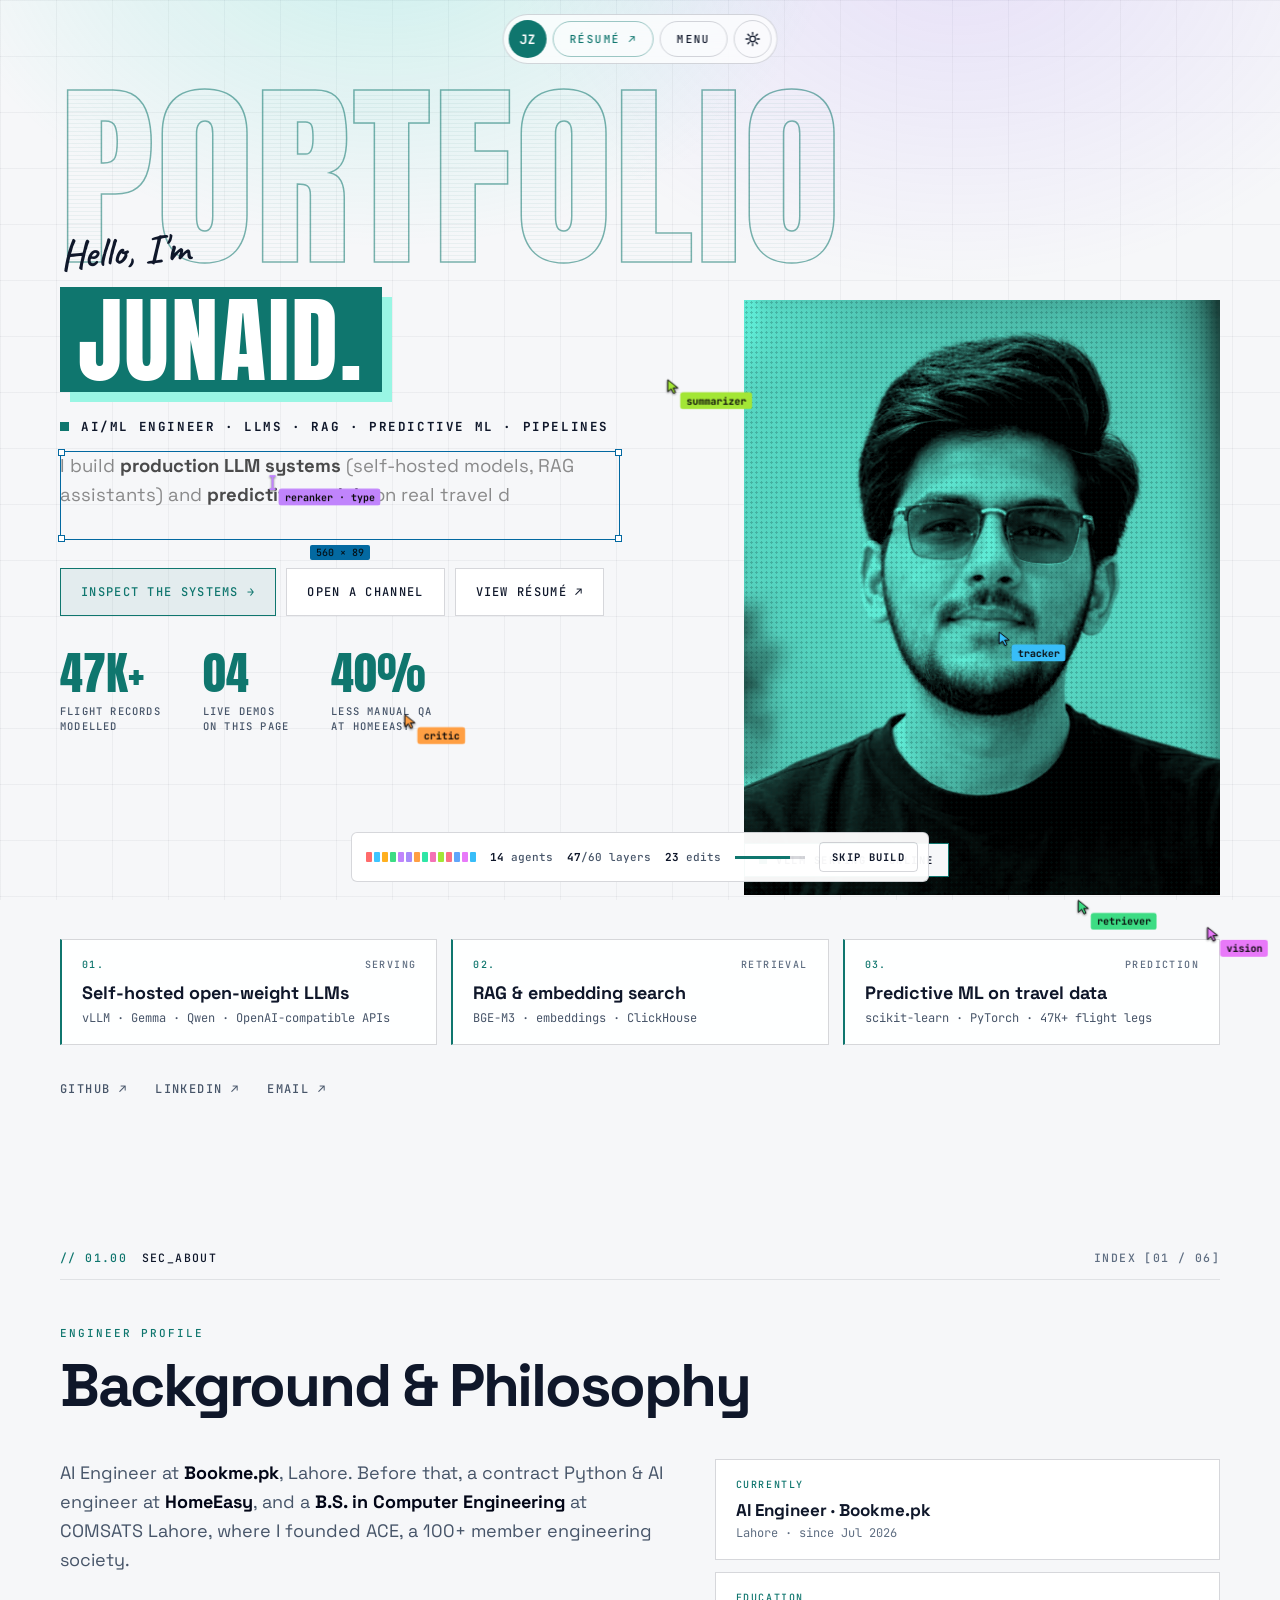
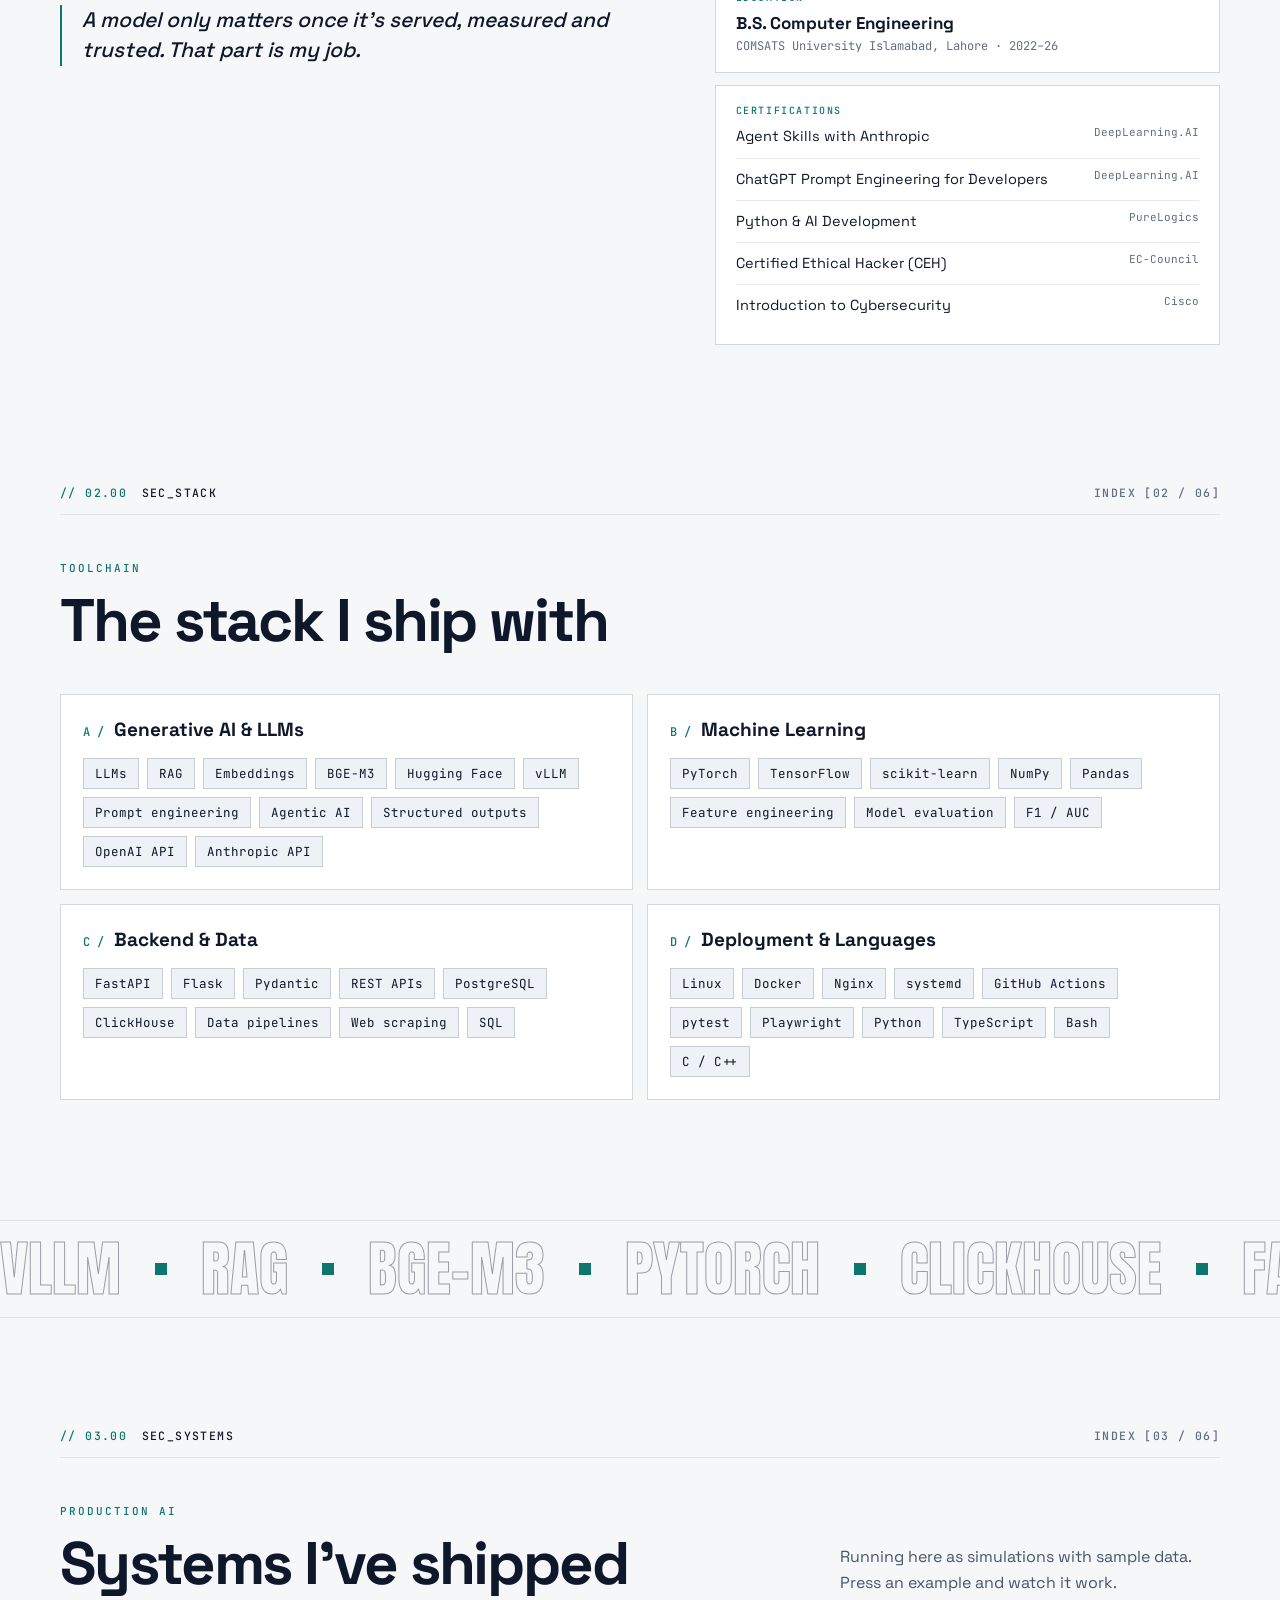
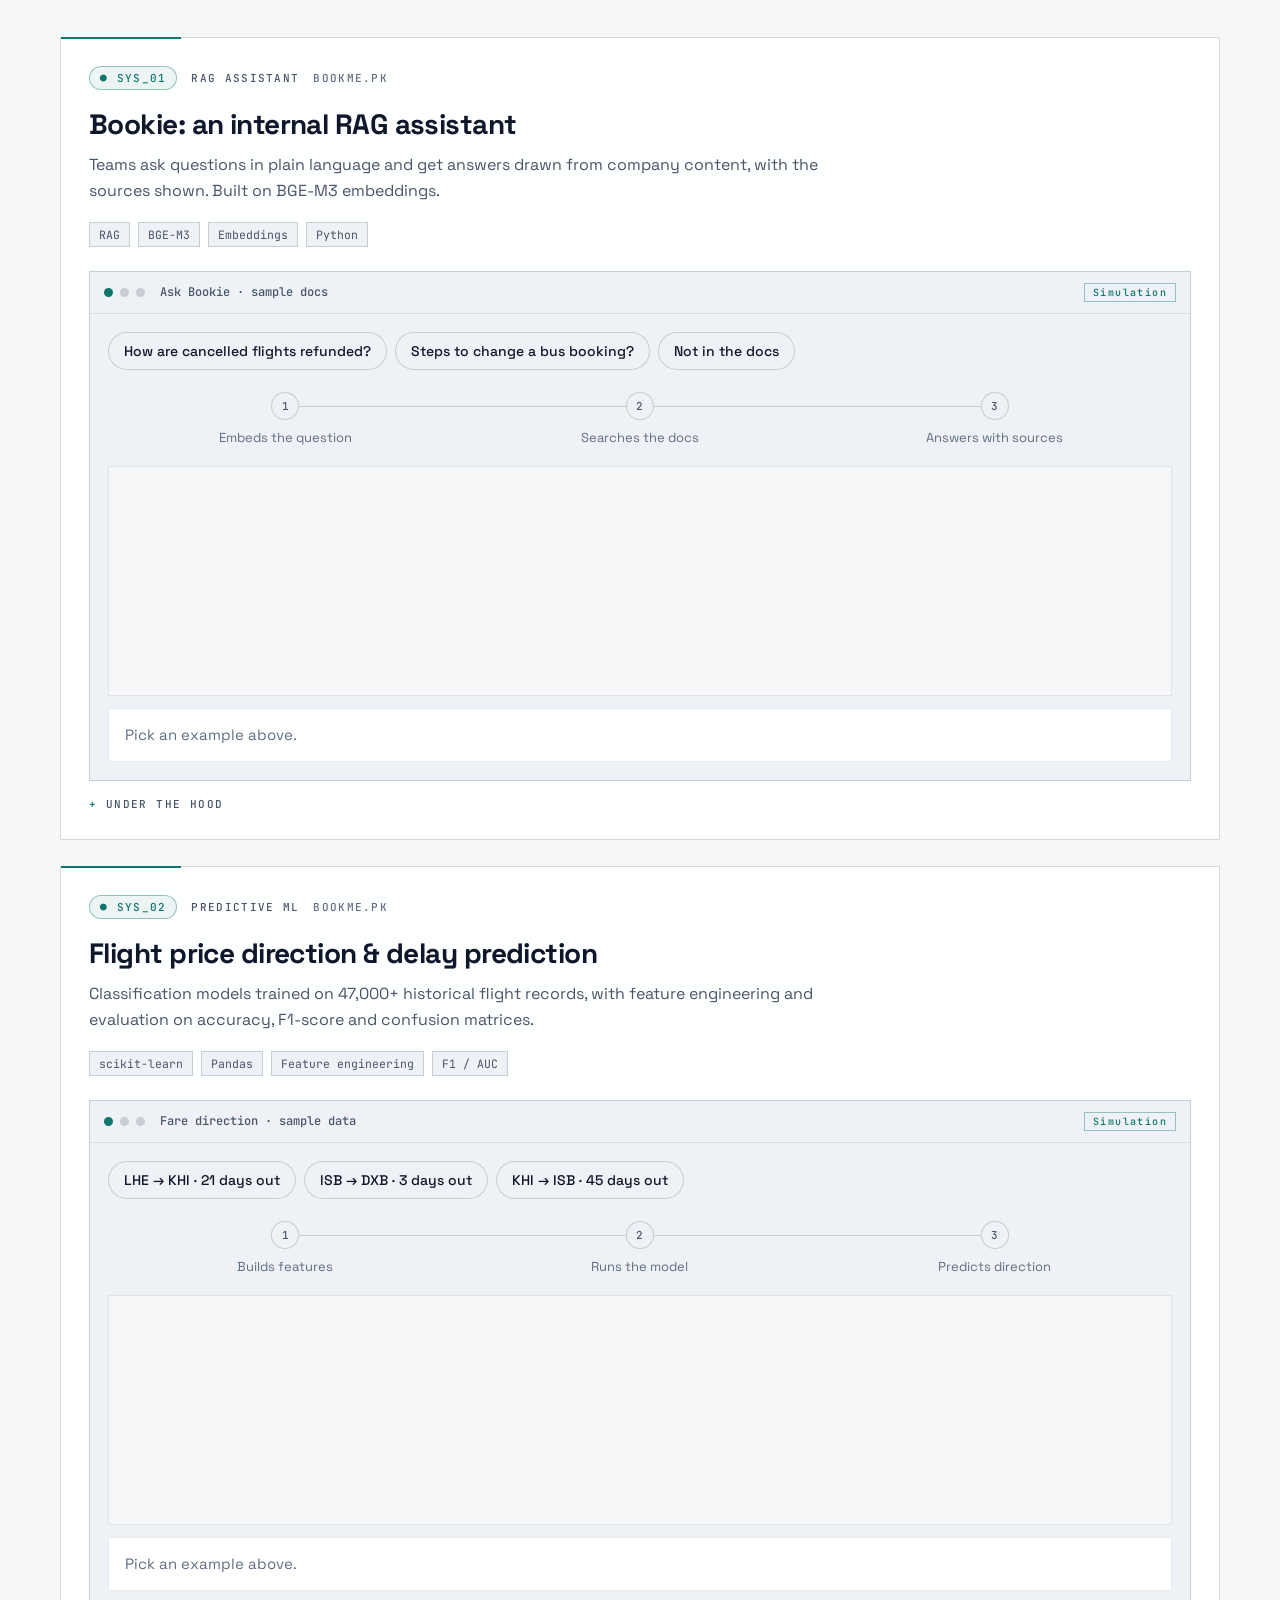
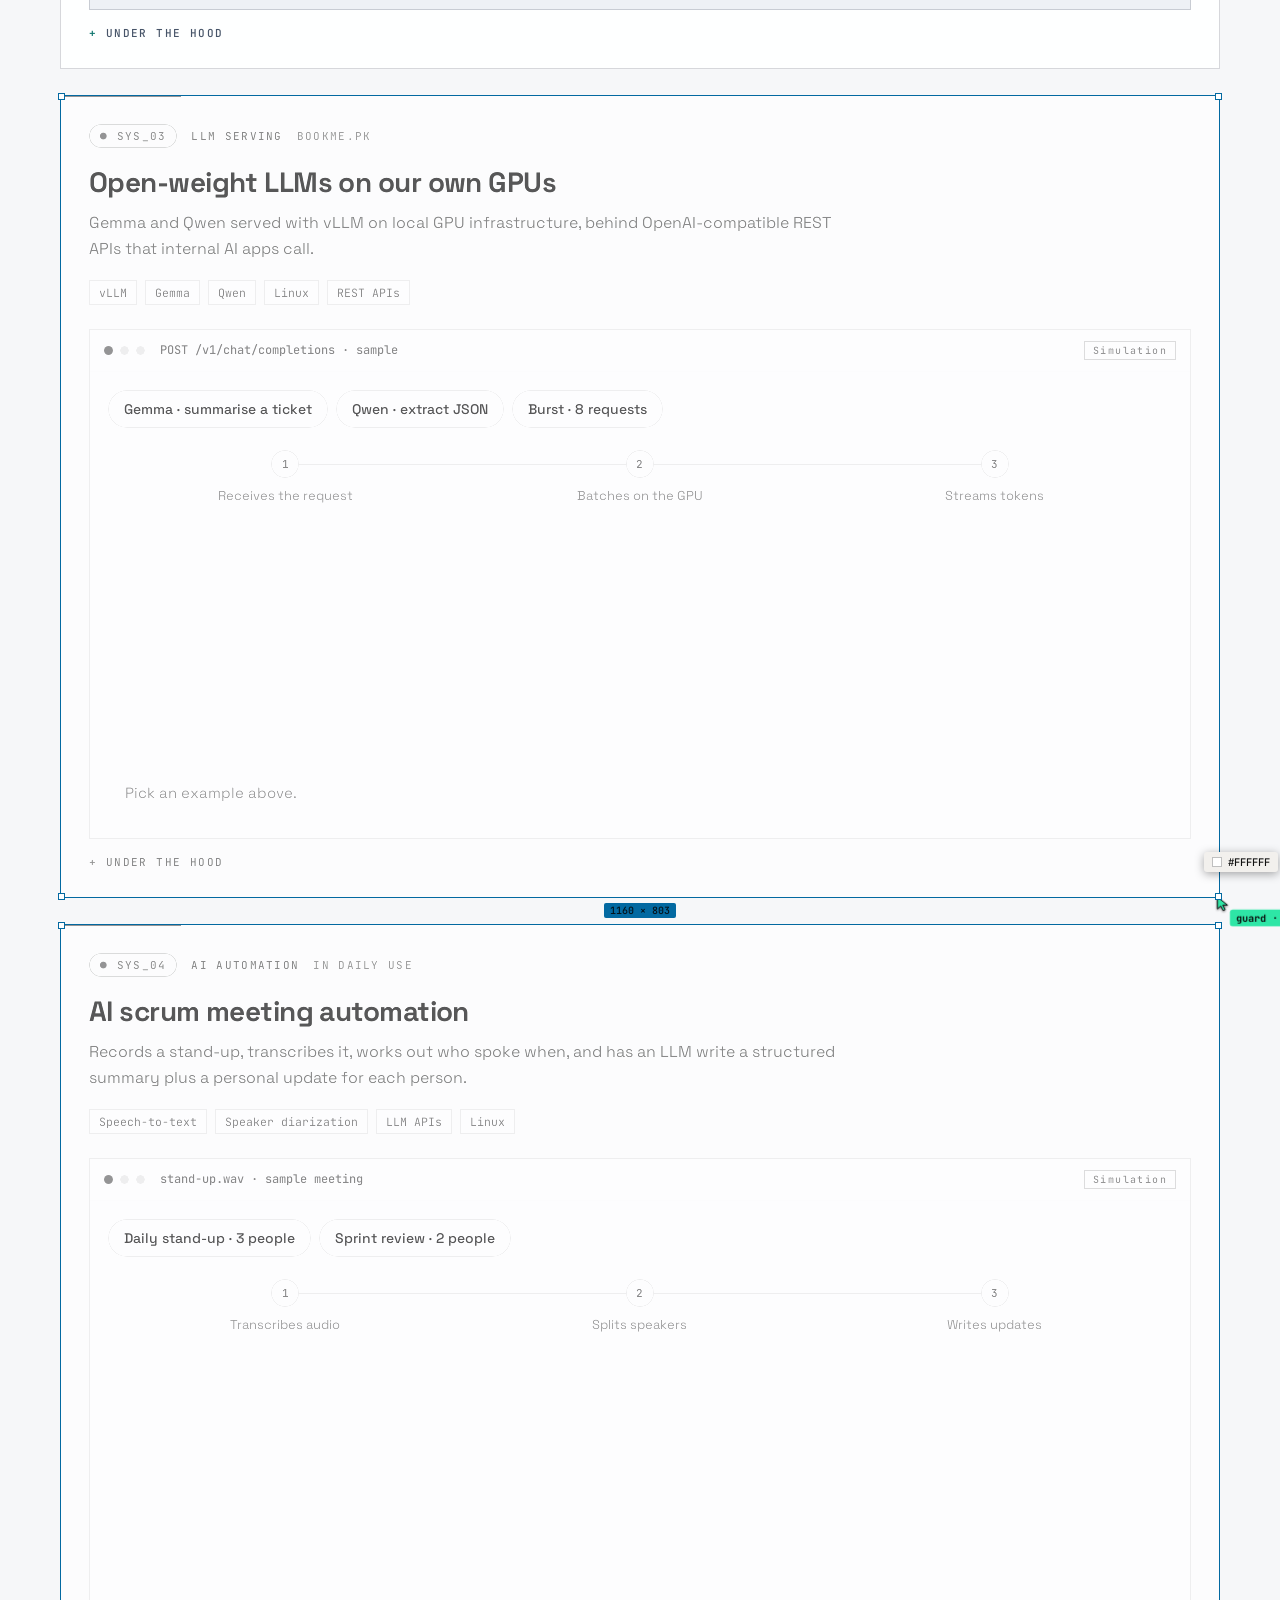
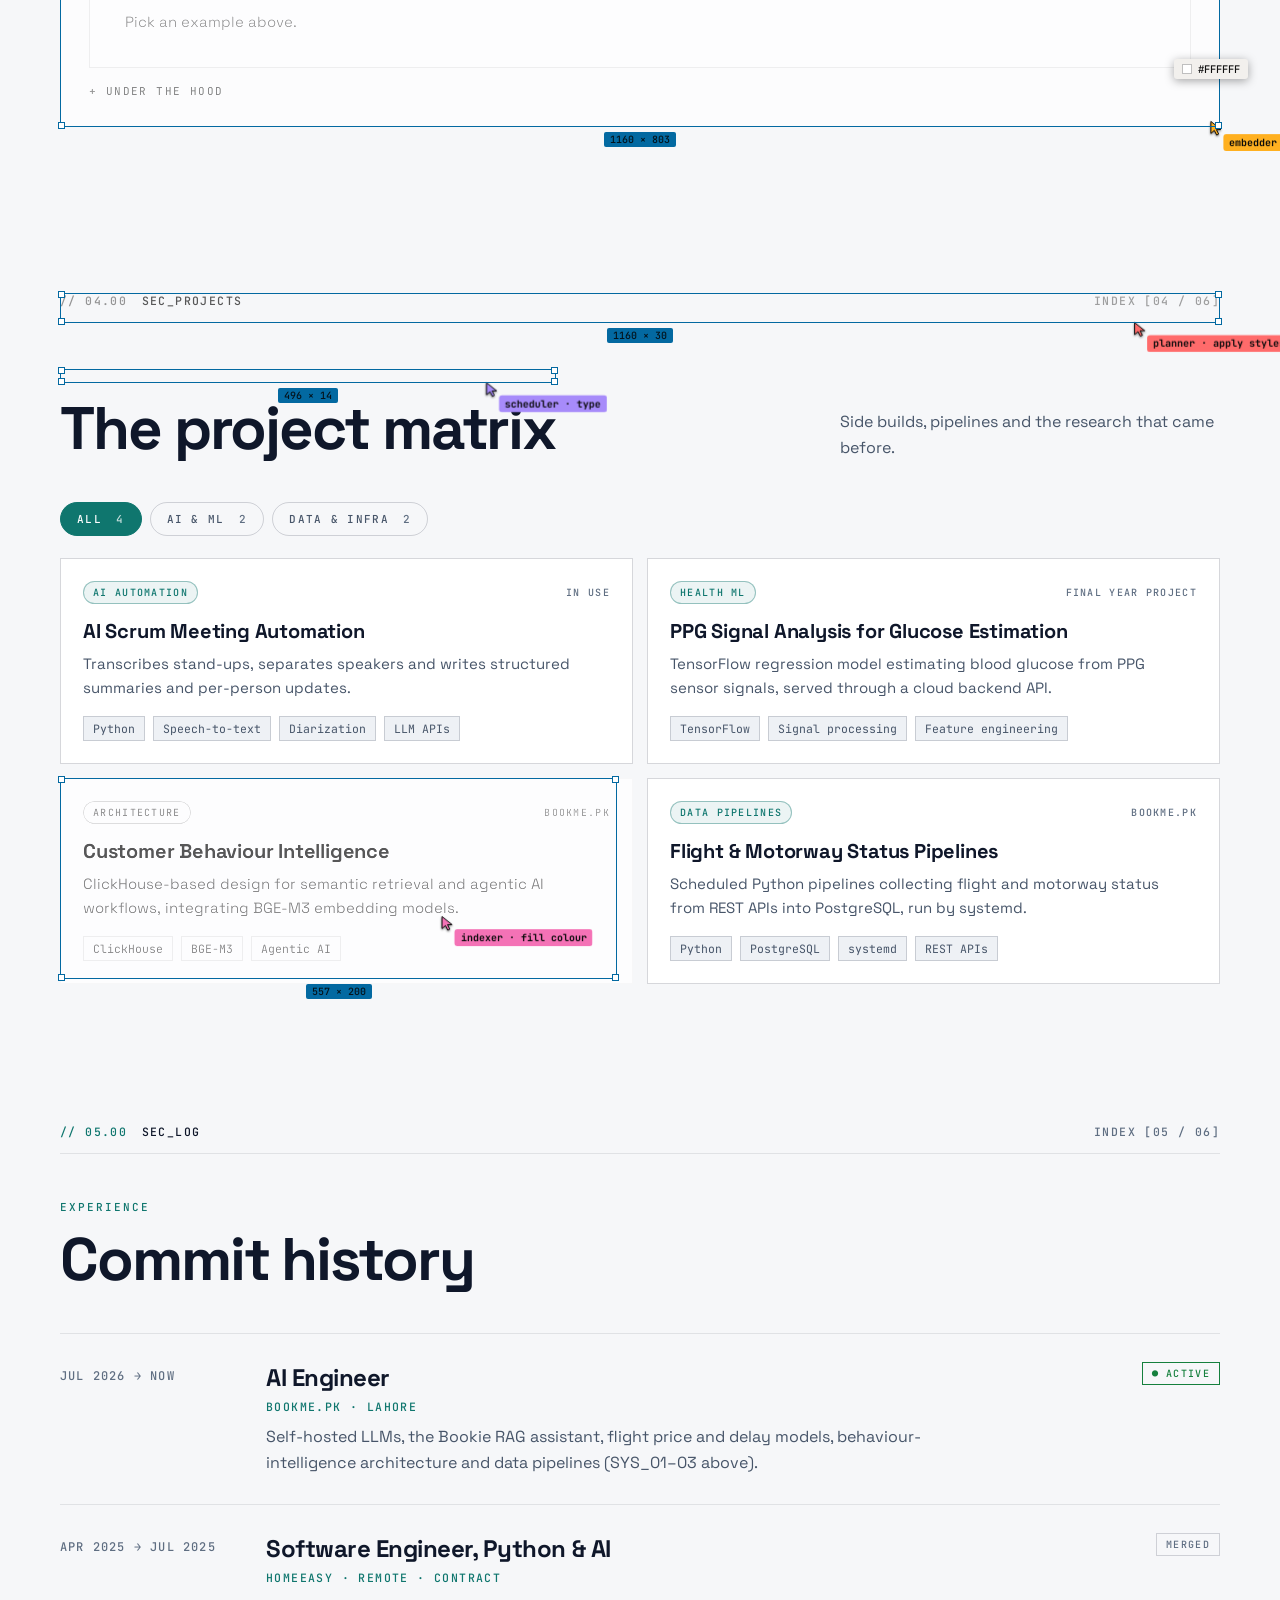
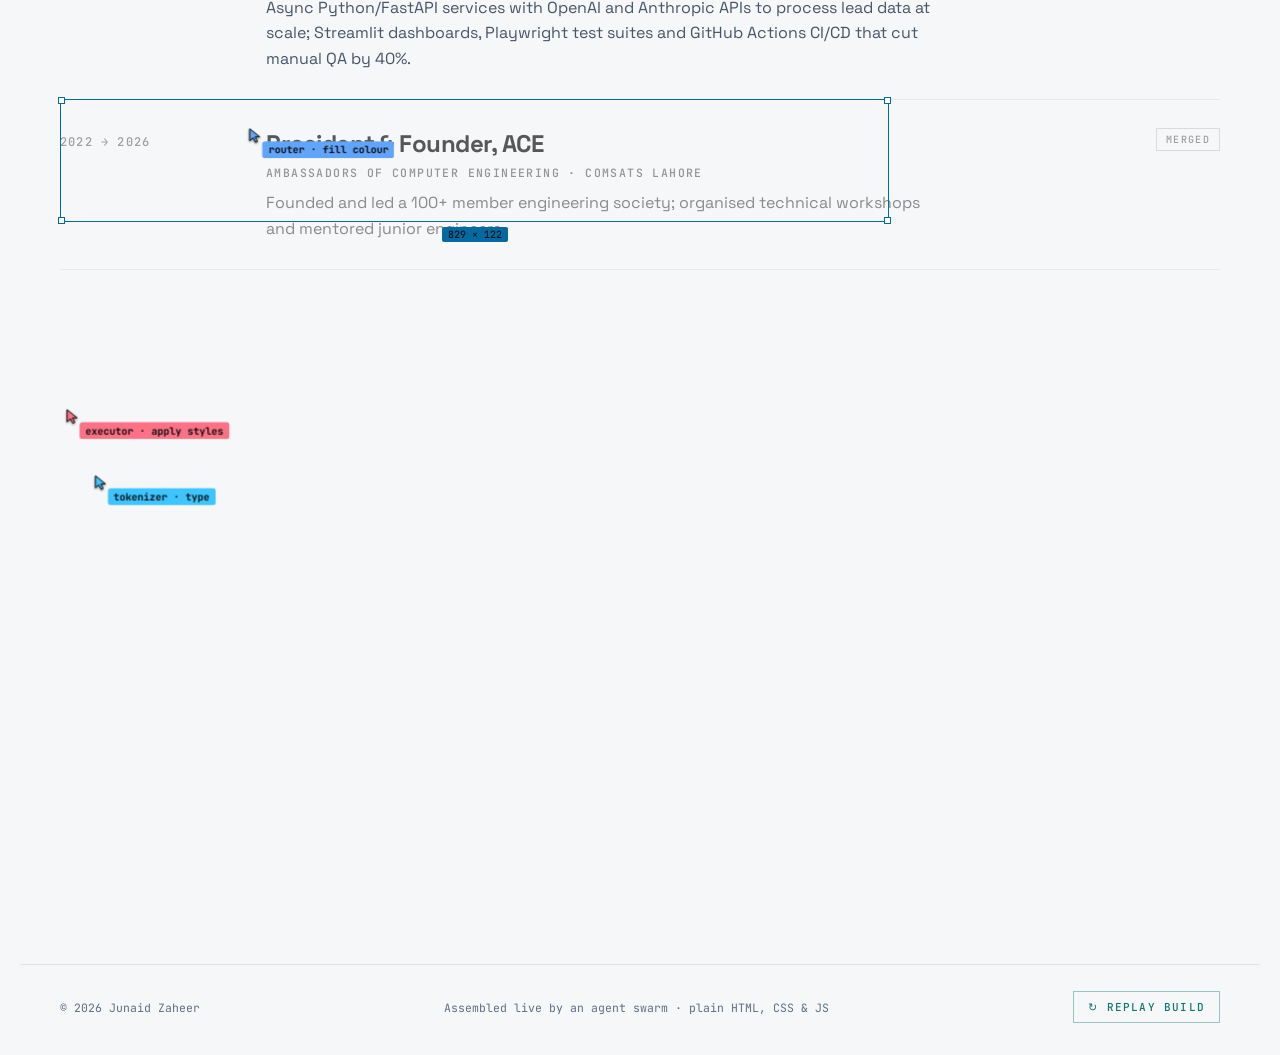
==== commit 0637b9a2: "Themes: Midnight (navy/teal), Daylight (light mode), Signal (original) - All colours now come from C" ====
--- a/index.html
+++ b/index.html
@@ -12,6 +12,12 @@
 <link href="https://fonts.googleapis.com/css2?family=Anton&family=Caveat:wght@600&family=JetBrains+Mono:wght@400;500;700&family=Space+Grotesk:wght@400;500;700&display=swap" rel="stylesheet">
 <link rel="stylesheet" href="styles.css">
 <script>
+  // Pick the colour theme before first paint: saved choice, else the system's light/dark setting.
+  (function () {
+    var t; try { t = localStorage.getItem('jz-theme'); } catch (e) {}
+    if (t !== 'midnight' && t !== 'daylight' && t !== 'signal') t = matchMedia('(prefers-color-scheme: light)').matches ? 'daylight' : 'midnight';
+    document.documentElement.dataset.theme = t;
+  })();
   // Start the swarm build before first paint, so the finished page never flashes first.
   if (!matchMedia('(prefers-reduced-motion: reduce)').matches) document.documentElement.classList.add('swarm-on', 'draft');
 </script>
@@ -24,6 +30,11 @@
   <a class="nav-mark" href="#top" aria-label="Back to top">JZ</a>
   <a class="nav-cv" href="assets/Junaid-Zaheer-Resume.pdf" target="_blank" rel="noopener">Résumé ↗</a>
   <button class="nav-menu" id="menuBtn" type="button" aria-expanded="false" aria-controls="menuPanel">Menu</button>
+  <button class="nav-theme" id="themeBtn" type="button" aria-label="Colour theme">
+    <svg class="ic-midnight" viewBox="0 0 24 24" aria-hidden="true"><path d="M20 14.5A8 8 0 0 1 9.5 4a8 8 0 1 0 10.5 10.5z"/></svg>
+    <svg class="ic-daylight" viewBox="0 0 24 24" aria-hidden="true"><circle cx="12" cy="12" r="4.2"/><path d="M12 2v3M12 19v3M2 12h3M19 12h3M4.9 4.9l2.1 2.1M17 17l2.1 2.1M4.9 19.1 7 17M17 7l2.1-2.1"/></svg>
+    <svg class="ic-signal" viewBox="0 0 24 24" aria-hidden="true"><rect x="6" y="6" width="12" height="12"/></svg>
+  </button>
   <nav class="menu-panel" id="menuPanel" aria-label="Sections" hidden>
     <a href="#about"><span>01</span>About</a>
     <a href="#stack"><span>02</span>Stack</a>
--- a/styles.css
+++ b/styles.css
@@ -1,24 +1,48 @@
 /* =========================================================
    Junaid Zaheer — portfolio
-   Dark blueprint theme, red signal accent, built live by an agent swarm.
+   Blueprint layout in three themes (midnight, daylight, signal), built live by an agent swarm.
    ========================================================= */
+/* Themes. Every colour on the page comes from these variables.
+   :root        = Signal (the original red/black). Also the no-JavaScript fallback.
+   midnight     = deep navy, teal accent, violet glow (default).
+   daylight     = light mode of midnight. */
 :root {
   --bg: #0a0a0b;
   --bg-2: #0e0e10;
   --panel: #121214;
   --panel-2: #18181b;
+  --panel-a: rgba(18, 18, 20, 0.88);
+  --glass: rgba(14, 14, 16, 0.78);
+  --glass-2: rgba(14, 14, 16, 0.95);
   --line: rgba(255, 255, 255, 0.08);
   --line-2: rgba(255, 255, 255, 0.15);
+  --grid: rgba(255, 255, 255, 0.035);
+  --hatch: rgba(255, 255, 255, 0.06);
   --text: #f2f0ed;
+  --strong: #fff;
   --muted: #a3a09b;
   --dim: #6f6c68;
-  --red: #ff2d2d;
-  --red-2: #d61e1e;
-  --red-soft: rgba(255, 45, 45, 0.1);
-  --red-line: rgba(255, 45, 45, 0.35);
+  --accent: #ff2d2d;
+  --accent-2: #d61e1e;
+  --accent-soft: rgba(255, 45, 45, 0.1);
+  --accent-line: rgba(255, 45, 45, 0.35);
+  --accent-shadow: #5a0b0b;
+  --on-accent: #fff;
+  --bloom: radial-gradient(900px 600px at 50% -8%, rgba(255, 45, 45, 0.16), transparent 65%);
+  --giant-stroke: rgba(255, 45, 45, 0.75);
+  --giant-fill: rgba(255, 45, 45, 0.07);
+  --ticker-stroke: rgba(242, 240, 237, 0.55);
+  --portrait-bg: var(--accent);
+  --portrait-ink: #4c0606;
+  --halftone: rgba(0, 0, 0, 0.35);
+  --shadow: 0 10px 40px -12px rgba(0, 0, 0, 0.8);
+  --draft: #4d4d53;
   --cyan: #3ec5ff;
+  --cyan-soft: rgba(62, 197, 255, 0.18);
   --green: #3ddc84;
+  --green-soft: rgba(61, 220, 132, 0.08);
   --amber: #ffb020;
+  --chip-ink: #000;
   --f-display: 'Anton', Impact, 'Arial Narrow', sans-serif;
   --f-sans: 'Space Grotesk', system-ui, -apple-system, 'Segoe UI', sans-serif;
   --f-mono: 'JetBrains Mono', ui-monospace, Consolas, monospace;
@@ -27,6 +51,90 @@
   --gutter: clamp(16px, 4vw, 40px);
   --ease: cubic-bezier(0.2, 0.7, 0.2, 1);
   color-scheme: dark;
+}
+
+/* Midnight: navy + teal, with a soft teal/violet aurora at the top. */
+html[data-theme="midnight"] {
+  --bg: #0b1120;
+  --bg-2: #0e1527;
+  --panel: #111a2e;
+  --panel-2: #172238;
+  --panel-a: rgba(17, 26, 46, 0.86);
+  --glass: rgba(11, 17, 32, 0.72);
+  --glass-2: rgba(11, 17, 32, 0.95);
+  --line: rgba(148, 163, 184, 0.12);
+  --line-2: rgba(148, 163, 184, 0.22);
+  --grid: rgba(45, 212, 191, 0.045);
+  --hatch: rgba(148, 163, 184, 0.08);
+  --text: #e6edf3;
+  --strong: #fff;
+  --muted: #94a3b8;
+  --dim: #7c8aa0;
+  --accent: #2dd4bf;
+  --accent-2: #5eead4;
+  --accent-soft: rgba(45, 212, 191, 0.1);
+  --accent-line: rgba(45, 212, 191, 0.38);
+  --accent-shadow: #134e4a;
+  --on-accent: #042f2e;
+  --bloom: radial-gradient(700px 520px at 30% -10%, rgba(45, 212, 191, 0.16), transparent 65%),
+           radial-gradient(700px 520px at 75% -6%, rgba(139, 92, 246, 0.16), transparent 65%);
+  --giant-stroke: rgba(45, 212, 191, 0.7);
+  --giant-fill: rgba(45, 212, 191, 0.07);
+  --ticker-stroke: rgba(230, 237, 243, 0.45);
+  --portrait-bg: #2dd4bf;
+  --portrait-ink: #083d38;
+  --halftone: rgba(4, 47, 46, 0.3);
+  --shadow: 0 10px 40px -12px rgba(0, 0, 0, 0.75);
+  --draft: #3f4552;
+  --cyan: #38bdf8;
+  --cyan-soft: rgba(56, 189, 248, 0.18);
+  --green: #4ade80;
+  --green-soft: rgba(74, 222, 128, 0.08);
+  --amber: #fbbf24;
+  --chip-ink: #04121a;
+  color-scheme: dark;
+}
+
+/* Daylight: light mode. Darker teal so text and lines keep AA contrast on white. */
+html[data-theme="daylight"] {
+  --bg: #f6f7f9;
+  --bg-2: #eef1f5;
+  --panel: #ffffff;
+  --panel-2: #eef1f5;
+  --panel-a: rgba(255, 255, 255, 0.9);
+  --glass: rgba(255, 255, 255, 0.75);
+  --glass-2: rgba(255, 255, 255, 0.96);
+  --line: rgba(15, 23, 42, 0.09);
+  --line-2: rgba(15, 23, 42, 0.17);
+  --grid: rgba(15, 23, 42, 0.045);
+  --hatch: rgba(15, 23, 42, 0.06);
+  --text: #0f172a;
+  --strong: #020617;
+  --muted: #475569;
+  --dim: #5f6e82;
+  --accent: #0f766e;
+  --accent-2: #115e59;
+  --accent-soft: rgba(15, 118, 110, 0.08);
+  --accent-line: rgba(15, 118, 110, 0.4);
+  --accent-shadow: #99f6e4;
+  --on-accent: #fff;
+  --bloom: radial-gradient(700px 520px at 30% -10%, rgba(45, 212, 191, 0.22), transparent 65%),
+           radial-gradient(700px 520px at 75% -6%, rgba(139, 92, 246, 0.14), transparent 65%);
+  --giant-stroke: rgba(15, 118, 110, 0.55);
+  --giant-fill: rgba(15, 118, 110, 0.06);
+  --ticker-stroke: rgba(15, 23, 42, 0.4);
+  --portrait-bg: #5eead4;
+  --portrait-ink: #0f766e;
+  --halftone: rgba(4, 47, 46, 0.22);
+  --shadow: 0 12px 34px -14px rgba(15, 23, 42, 0.3);
+  --draft: #d4d7dd;
+  --cyan: #0369a1;
+  --cyan-soft: rgba(3, 105, 161, 0.14);
+  --green: #15803d;
+  --green-soft: rgba(21, 128, 61, 0.07);
+  --amber: #b45309;
+  --chip-ink: #fff;
+  color-scheme: light;
 }
 
 * { box-sizing: border-box; margin: 0; padding: 0; }
@@ -43,19 +151,19 @@
 body::before {
   content: ""; position: fixed; inset: 0; z-index: -1; pointer-events: none;
   background:
-    radial-gradient(900px 600px at 50% -8%, rgba(255, 45, 45, 0.16), transparent 65%),
-    linear-gradient(rgba(255,255,255,.035) 1px, transparent 1px) 0 0 / 56px 56px,
-    linear-gradient(90deg, rgba(255,255,255,.035) 1px, transparent 1px) 0 0 / 56px 56px;
+    var(--bloom),
+    linear-gradient(var(--grid) 1px, transparent 1px) 0 0 / 56px 56px,
+    linear-gradient(90deg, var(--grid) 1px, transparent 1px) 0 0 / 56px 56px;
   transition: opacity 0.9s ease;
 }
 a { color: inherit; text-decoration: none; }
 ul, ol { list-style: none; }
-strong { color: #fff; font-weight: 700; }
+strong { color: var(--strong); font-weight: 700; }
 button { font: inherit; color: inherit; background: none; border: 0; cursor: pointer; }
 .wrap { max-width: var(--wrap); margin: 0 auto; padding: 0 var(--gutter); }
-.skip { position: absolute; left: -999px; top: 10px; z-index: 300; background: var(--red); color: #fff; padding: 8px 14px; }
+.skip { position: absolute; left: -999px; top: 10px; z-index: 300; background: var(--accent); color: var(--on-accent); padding: 8px 14px; }
 .skip:focus { left: 10px; }
-:focus-visible { outline: 2px solid var(--red); outline-offset: 3px; }
+:focus-visible { outline: 2px solid var(--accent); outline-offset: 3px; }
 
 /* ---------------------------------------------------------
    Nav: compact pill floating over the page
@@ -64,26 +172,26 @@
   position: fixed; top: 14px; left: 50%; transform: translateX(-50%); z-index: 120;
   display: flex; align-items: center; gap: 6px; padding: 5px;
   border: 1px solid var(--line-2); border-radius: 999px;
-  background: rgba(14, 14, 16, 0.78); backdrop-filter: blur(14px);
+  background: var(--glass); backdrop-filter: blur(14px);
   transition: box-shadow .3s, border-color .3s;
 }
-.nav.is-scrolled { box-shadow: 0 10px 40px -12px rgba(0,0,0,.8); }
+.nav.is-scrolled { box-shadow: var(--shadow); }
 .nav-mark {
   width: 38px; height: 38px; border-radius: 50%; display: grid; place-items: center;
-  background: var(--red); color: #fff; font: 700 13px var(--f-mono);
+  background: var(--accent); color: var(--on-accent); font: 700 13px var(--f-mono);
 }
 .nav-cv, .nav-menu {
   font: 500 11px var(--f-mono); letter-spacing: 1.4px; text-transform: uppercase;
-  padding: 10px 16px; border-radius: 999px; border: 1px solid var(--red-line); color: var(--red); white-space: nowrap;
+  padding: 10px 16px; border-radius: 999px; border: 1px solid var(--accent-line); color: var(--accent); white-space: nowrap;
   transition: background .2s, color .2s;
 }
-.nav-cv:hover { background: var(--red); color: #fff; }
+.nav-cv:hover { background: var(--accent); color: var(--on-accent); }
 .nav-menu { border-color: var(--line-2); color: var(--text); }
-.nav-menu[aria-expanded="true"] { border-color: var(--red); }
+.nav-menu[aria-expanded="true"] { border-color: var(--accent); }
 .menu-panel {
   position: absolute; top: calc(100% + 10px); left: 50%; transform: translateX(-50%);
   width: min(300px, 86vw); padding: 6px; border: 1px solid var(--line-2); border-radius: 14px;
-  background: rgba(14, 14, 16, 0.96); backdrop-filter: blur(14px);
+  background: var(--glass-2); backdrop-filter: blur(14px);
   display: flex; flex-direction: column;
 }
 .menu-panel[hidden] { display: none; }
@@ -92,7 +200,7 @@
   font: 700 17px var(--f-sans); border-bottom: 1px solid var(--line);
 }
 .menu-panel a:last-child { border-bottom: 0; }
-.menu-panel a span { font: 500 10px var(--f-mono); color: var(--red); }
+.menu-panel a span { font: 500 10px var(--f-mono); color: var(--accent); }
 .menu-panel a:hover { background: var(--panel-2); }
 
 /* ---------------------------------------------------------
@@ -105,10 +213,10 @@
   transition: transform .2s var(--ease), background .2s, border-color .2s, color .2s;
 }
 .btn:hover { transform: translateY(-2px); border-color: var(--text); }
-.btn-red { border-color: var(--red); color: var(--red); background: var(--red-soft); }
-.btn-red:hover { background: var(--red); color: #fff; border-color: var(--red); }
-.btn-solid { background: var(--red); border-color: var(--red); color: #fff; }
-.btn-solid:hover { background: var(--red-2); border-color: var(--red-2); }
+.btn-red { border-color: var(--accent); color: var(--accent); background: var(--accent-soft); }
+.btn-red:hover { background: var(--accent); color: var(--on-accent); border-color: var(--accent); }
+.btn-solid { background: var(--accent); border-color: var(--accent); color: var(--on-accent); }
+.btn-solid:hover { background: var(--accent-2); border-color: var(--accent-2); }
 
 /* ---------------------------------------------------------
    Hero
@@ -117,8 +225,8 @@
 .giant-wrap { position: relative; z-index: 0; line-height: 0.86; }
 .giant {
   font: 400 220px/0.86 var(--f-display); letter-spacing: 0.01em; white-space: nowrap;
-  color: transparent; -webkit-text-stroke: 1.5px rgba(255, 45, 45, 0.75);
-  background: repeating-linear-gradient(0deg, rgba(255,45,45,.07) 0 1px, transparent 1px 4px);
+  color: transparent; -webkit-text-stroke: 1.5px var(--giant-stroke);
+  background: repeating-linear-gradient(0deg, var(--giant-fill) 0 1px, transparent 1px 4px);
   -webkit-background-clip: text; background-clip: text;
   user-select: none;
 }
@@ -129,20 +237,20 @@
 .hello { font: 600 clamp(30px, 3.2vw, 42px)/1 var(--f-hand); transform: rotate(-4deg); transform-origin: left; margin-bottom: 10px; }
 .name { display: inline-block; margin-bottom: 26px; }
 .name span {
-  display: inline-block; background: var(--red); color: #fff;
+  display: inline-block; background: var(--accent); color: var(--on-accent);
   font: 400 clamp(58px, 7.4vw, 104px)/1 var(--f-display); letter-spacing: 0.02em;
-  padding: 6px 18px 4px; box-shadow: 10px 10px 0 #5a0b0b;
+  padding: 6px 18px 4px; box-shadow: 10px 10px 0 var(--accent-shadow);
 }
 .role { font: 700 12.5px var(--f-mono); letter-spacing: 1.6px; text-transform: uppercase; display: flex; align-items: center; gap: 12px; }
-.sq { width: 9px; height: 9px; background: var(--red); display: inline-block; flex: none; }
+.sq { width: 9px; height: 9px; background: var(--accent); display: inline-block; flex: none; }
 .lead { color: var(--muted); font-size: clamp(16px, 1.45vw, 19px); max-width: 560px; margin-top: 16px; }
 .cta { display: flex; flex-wrap: wrap; gap: 10px; margin-top: 28px; }
 .stats { display: flex; gap: 42px; margin-top: 34px; }
-.stats dt { font: 400 46px/1 var(--f-display); color: var(--red); }
+.stats dt { font: 400 46px/1 var(--f-display); color: var(--accent); }
 .stats dd { font: 500 10.5px/1.5 var(--f-mono); letter-spacing: 1.2px; text-transform: uppercase; color: var(--muted); margin-top: 8px; }
 
 .portrait {
-  position: relative; aspect-ratio: 4 / 5; overflow: hidden; background: var(--red);
+  position: relative; aspect-ratio: 4 / 5; overflow: hidden; background: var(--portrait-bg);
   margin-top: 64px; isolation: isolate;
 }
 .portrait img {
@@ -151,34 +259,34 @@
 }
 .portrait-fallback {
   position: absolute; inset: 0; display: grid; place-items: center;
-  font: 400 clamp(120px, 16vw, 230px)/1 var(--f-display); color: #4c0606; mix-blend-mode: multiply;
+  font: 400 clamp(120px, 16vw, 230px)/1 var(--f-display); color: var(--portrait-ink); mix-blend-mode: multiply;
 }
 .portrait::after { /* halftone dots over the duotone */
   content: ""; position: absolute; inset: 0; z-index: 2; pointer-events: none;
-  background: radial-gradient(rgba(0,0,0,.35) 1px, transparent 1.4px) 0 0 / 5px 5px;
+  background: radial-gradient(var(--halftone) 1px, transparent 1.4px) 0 0 / 5px 5px;
 }
 .status {
   position: absolute; left: 0; bottom: 18px; z-index: 3; display: flex; align-items: center; gap: 9px;
-  background: var(--bg); border: 1px solid var(--red); color: var(--text);
+  background: var(--bg); border: 1px solid var(--accent); color: var(--text);
   font: 700 10.5px var(--f-mono); letter-spacing: 1.5px; text-transform: uppercase; padding: 9px 14px;
 }
-.status i { width: 8px; height: 8px; background: var(--red); animation: pulse 1.6s infinite; }
+.status i { width: 8px; height: 8px; background: var(--accent); animation: pulse 1.6s infinite; }
 @keyframes pulse { 50% { opacity: .25; } }
 
 .pillars { display: grid; grid-template-columns: repeat(3, 1fr); gap: 14px; margin-top: 44px; }
 .pillar {
-  border: 1px solid var(--line-2); border-left: 2px solid var(--red); background: rgba(18,18,20,.85);
+  border: 1px solid var(--line-2); border-left: 2px solid var(--accent); background: var(--panel-a);
   padding: 18px 20px;
 }
 .pillar-top { display: flex; justify-content: space-between; font: 500 10px var(--f-mono); letter-spacing: 1.4px; text-transform: uppercase; color: var(--dim); }
-.pillar-top span:first-child { color: var(--red); }
+.pillar-top span:first-child { color: var(--accent); }
 .pillar h3 { font: 700 18px var(--f-sans); margin: 10px 0 6px; }
 .pillar p:last-child { font: 400 12px var(--f-mono); color: var(--muted); }
 
 .socials { display: flex; flex-wrap: wrap; gap: 28px; margin-top: 30px; }
 .socials.center { justify-content: center; }
 .socials a { font: 500 12px var(--f-mono); letter-spacing: 1.4px; text-transform: uppercase; color: var(--muted); transition: color .2s; }
-.socials a:hover { color: var(--red); }
+.socials a:hover { color: var(--accent); }
 
 /* ---------------------------------------------------------
    Section scaffolding
@@ -188,9 +296,9 @@
   display: flex; justify-content: space-between; gap: 16px; padding-bottom: 14px; margin-bottom: 46px;
   border-bottom: 1px solid var(--line); font: 500 11.5px var(--f-mono); letter-spacing: 1.4px; color: var(--text);
 }
-.sec-label b { color: var(--red); font-weight: 500; margin-right: 6px; }
+.sec-label b { color: var(--accent); font-weight: 500; margin-right: 6px; }
 .sec-label span:last-child { color: var(--dim); }
-.kicker { font: 500 11px var(--f-mono); letter-spacing: 2px; text-transform: uppercase; color: var(--red); margin-bottom: 14px; }
+.kicker { font: 500 11px var(--f-mono); letter-spacing: 2px; text-transform: uppercase; color: var(--accent); margin-bottom: 14px; }
 .kicker.center { text-align: center; }
 .sec h2 { font: 700 clamp(36px, 5vw, 60px)/1.05 var(--f-sans); letter-spacing: -0.035em; margin-bottom: 42px; }
 .dim { color: var(--dim); }
@@ -200,19 +308,19 @@
   font: 400 12.5px var(--f-mono); padding: 6px 11px; border: 1px solid var(--line-2); background: var(--bg-2);
   transition: border-color .2s, color .2s;
 }
-.chips li:hover { border-color: var(--red); color: var(--red); }
+.chips li:hover { border-color: var(--accent); color: var(--accent); }
 .chips.sm li { font-size: 11.5px; padding: 4px 9px; color: var(--muted); }
 
 /* About */
 .about-grid { display: grid; grid-template-columns: 1.2fr 1fr; gap: 48px; }
 .about-copy p { font-size: 18px; color: var(--muted); }
 .about-copy blockquote {
-  margin-top: 30px; padding-left: 20px; border-left: 2px solid var(--red);
+  margin-top: 30px; padding-left: 20px; border-left: 2px solid var(--accent);
   font: italic 500 21px/1.45 var(--f-sans); color: var(--text);
 }
 .about-cards { display: grid; gap: 12px; }
 .info-card { border: 1px solid var(--line-2); background: var(--panel); padding: 18px 20px; }
-.info-label { font: 500 10px var(--f-mono); letter-spacing: 1.6px; text-transform: uppercase; color: var(--red); margin-bottom: 8px; }
+.info-label { font: 500 10px var(--f-mono); letter-spacing: 1.6px; text-transform: uppercase; color: var(--accent); margin-bottom: 8px; }
 .info-title { font: 700 17px var(--f-sans); }
 .info-meta { font: 400 12px var(--f-mono); color: var(--dim); margin-top: 4px; }
 .certs li { display: flex; justify-content: space-between; gap: 14px; padding: 9px 0; border-top: 1px solid var(--line); font-size: 14.5px; }
@@ -223,12 +331,12 @@
 .stack-grid { display: grid; grid-template-columns: repeat(2, 1fr); gap: 14px; }
 .stack-card { border: 1px solid var(--line-2); background: var(--panel); padding: 22px; }
 .stack-card h3 { font: 700 19px var(--f-sans); margin-bottom: 16px; }
-.stack-card h3 span { font: 500 12px var(--f-mono); color: var(--red); margin-right: 10px; }
+.stack-card h3 span { font: 500 12px var(--f-mono); color: var(--accent); margin-right: 10px; }
 
 .ticker { margin-top: 90px; border-block: 1px solid var(--line); overflow: hidden; padding: 18px 0; }
 .ticker-track { display: flex; align-items: center; gap: 34px; width: max-content; animation: ticker 38s linear infinite; }
-.ticker span { font: 400 60px/1 var(--f-display); text-transform: uppercase; color: transparent; -webkit-text-stroke: 1px rgba(242,240,237,.55); }
-.ticker i { width: 12px; height: 12px; background: var(--red); flex: none; }
+.ticker span { font: 400 60px/1 var(--f-display); text-transform: uppercase; color: transparent; -webkit-text-stroke: 1px var(--ticker-stroke); }
+.ticker i { width: 12px; height: 12px; background: var(--accent); flex: none; }
 @keyframes ticker { to { transform: translateX(-50%); } }
 
 /* Systems */
@@ -236,11 +344,11 @@
 .sys-head h2 { margin-bottom: 0; }
 .sys-sub { color: var(--muted); max-width: 380px; }
 .system {
-  border: 1px solid var(--line-2); background: rgba(18,18,20,.9); padding: 28px; margin-bottom: 26px; position: relative;
-}
-.system::before { content: ""; position: absolute; top: -1px; left: 0; width: 120px; height: 2px; background: var(--red); }
+  border: 1px solid var(--line-2); background: var(--panel-a); padding: 28px; margin-bottom: 26px; position: relative;
+}
+.system::before { content: ""; position: absolute; top: -1px; left: 0; width: 120px; height: 2px; background: var(--accent); }
 .sys-meta { display: flex; flex-wrap: wrap; align-items: center; gap: 14px; font: 500 11px var(--f-mono); letter-spacing: 1.3px; text-transform: uppercase; color: var(--muted); }
-.sys-id { color: var(--red); border: 1px solid var(--red-line); background: var(--red-soft); padding: 4px 10px; border-radius: 999px; }
+.sys-id { color: var(--accent); border: 1px solid var(--accent-line); background: var(--accent-soft); padding: 4px 10px; border-radius: 999px; }
 .sys-id::before { content: "● "; }
 .system > h3 { font: 700 clamp(22px, 2.4vw, 28px) var(--f-sans); letter-spacing: -0.02em; margin: 16px 0 10px; }
 .system > p { color: var(--muted); max-width: 760px; }
@@ -248,17 +356,17 @@
 .hood { margin-top: 16px; }
 .hood summary { font: 500 11px var(--f-mono); letter-spacing: 1.4px; text-transform: uppercase; color: var(--muted); cursor: pointer; list-style: none; }
 .hood summary::-webkit-details-marker { display: none; }
-.hood summary::before { content: "+ "; color: var(--red); }
+.hood summary::before { content: "+ "; color: var(--accent); }
 .hood[open] summary::before { content: "− "; }
 .hood p { color: var(--muted); margin-top: 10px; max-width: 820px; font-size: 15px; }
 
 /* Demo frame */
 .demo { border: 1px solid var(--line-2); background: var(--bg-2); }
 .demo-bar { display: flex; align-items: center; gap: 7px; padding: 11px 14px; border-bottom: 1px solid var(--line); font: 500 12px var(--f-mono); color: var(--muted); }
-.demo-bar i { width: 9px; height: 9px; border-radius: 50%; background: #3a3a40; }
-.demo-bar i:first-child { background: var(--red); }
+.demo-bar i { width: 9px; height: 9px; border-radius: 50%; background: var(--line-2); }
+.demo-bar i:first-child { background: var(--accent); }
 .demo-bar b { font-weight: 500; margin-left: 8px; }
-.demo-bar em { margin-left: auto; font-style: normal; font-size: 10px; letter-spacing: 1.4px; color: var(--red); border: 1px solid var(--red-line); padding: 2px 8px; }
+.demo-bar em { margin-left: auto; font-style: normal; font-size: 10px; letter-spacing: 1.4px; color: var(--accent); border: 1px solid var(--accent-line); padding: 2px 8px; }
 .demo-body { padding: 18px; }
 .examples { display: flex; flex-wrap: wrap; gap: 8px; }
 .examples button {
@@ -266,7 +374,7 @@
   transition: border-color .2s, background .2s, color .2s;
 }
 .examples button:hover { border-color: var(--text); }
-.examples button.is-on { border-color: var(--red); background: var(--red-soft); color: #fff; }
+.examples button.is-on { border-color: var(--accent); background: var(--accent-soft); color: var(--strong); }
 .steps { display: grid; grid-template-columns: repeat(3, 1fr); margin: 22px 0 18px; position: relative; }
 .step { display: flex; flex-direction: column; align-items: center; gap: 8px; font-size: 13px; color: var(--dim); position: relative; text-align: center; }
 .step::before { content: ""; position: absolute; top: 14px; left: -50%; width: 100%; height: 1px; background: var(--line-2); z-index: 0; }
@@ -279,29 +387,29 @@
 .step.on { color: var(--text); }
 .step.on b { border-color: var(--cyan); color: var(--cyan); animation: ring 1.2s infinite; }
 .step.done { color: var(--text); }
-.step.done b { background: var(--green); border-color: var(--green); color: #062; }
-@keyframes ring { 50% { box-shadow: 0 0 0 6px rgba(62,197,255,.12); } }
+.step.done b { background: var(--green); border-color: var(--green); color: var(--chip-ink); }
+@keyframes ring { 50% { box-shadow: 0 0 0 6px var(--cyan-soft); } }
 .stage { border: 1px solid var(--line); background: var(--bg); min-height: 230px; padding: 16px; position: relative; overflow: hidden; }
 .ask { display: flex; justify-content: flex-end; margin-bottom: 14px; }
-.ask span { background: var(--red); color: #fff; padding: 9px 15px; border-radius: 16px 16px 4px 16px; font-size: 14px; max-width: 80%; animation: pop .35s var(--ease); }
+.ask span { background: var(--accent); color: var(--on-accent); padding: 9px 15px; border-radius: 16px 16px 4px 16px; font-size: 14px; max-width: 80%; animation: pop .35s var(--ease); }
 @keyframes pop { from { transform: scale(.9); opacity: 0; } }
 .result { margin-top: 12px; border: 1px solid var(--line); background: var(--panel); padding: 14px 16px; min-height: 54px; font-size: 15px; color: var(--muted); }
 .result.idle::before { content: "Pick an example above."; color: var(--dim); }
 .result .work { display: flex; align-items: center; gap: 10px; color: var(--cyan); }
-.spin { width: 14px; height: 14px; border: 2px solid rgba(62,197,255,.25); border-top-color: var(--cyan); border-radius: 50%; animation: spin .8s linear infinite; }
+.spin { width: 14px; height: 14px; border: 2px solid var(--cyan-soft); border-top-color: var(--cyan); border-radius: 50%; animation: spin .8s linear infinite; }
 @keyframes spin { to { transform: rotate(360deg); } }
 .result .ans { color: var(--text); }
 .result .src { margin-top: 10px; display: flex; flex-wrap: wrap; gap: 8px; }
 .result .src span { font: 400 11px var(--f-mono); color: var(--muted); border: 1px solid var(--line-2); padding: 3px 8px; }
-.cite { color: var(--red); font: 500 11px var(--f-mono); vertical-align: super; }
+.cite { color: var(--accent); font: 500 11px var(--f-mono); vertical-align: super; }
 
 /* RAG: wall of files */
 .files { display: grid; grid-template-columns: repeat(4, 1fr); gap: 8px; }
 .file { border: 1px solid var(--line); background: var(--panel); padding: 10px 12px; font-size: 13.5px; transition: border-color .25s, background .25s, opacity .3s; position: relative; }
 .file em { display: inline-block; font: 700 9.5px var(--f-mono); font-style: normal; padding: 2px 5px; margin-bottom: 6px; color: #fff; }
-.file em.pdf { background: #e5484d; } .file em.doc { background: #3e7bfa; } .file em.xls { background: #2f9e5b; } .file em.ppt { background: #e5833a; }
+.file em.pdf { background: #c62f36; } .file em.doc { background: #2a5fd0; } .file em.xls { background: #2f9e5b; } .file em.ppt { background: #e5833a; }
 .file.scan { border-color: var(--cyan); }
-.file.hit { border-color: var(--green); background: rgba(61,220,132,.08); }
+.file.hit { border-color: var(--green); background: var(--green-soft); }
 .file.dim { opacity: .3; }
 .file .score { position: absolute; top: 8px; right: 9px; font: 500 10px var(--f-mono); color: var(--green); }
 
@@ -312,7 +420,7 @@
 .feat .bar i { display: block; height: 100%; width: 0; background: var(--cyan); transition: width .6s var(--ease); }
 .feat b { font: 500 11.5px var(--f-mono); color: var(--text); text-align: right; font-weight: 500; }
 .spark { width: 100%; height: 110px; display: block; }
-.spark path.line { fill: none; stroke: var(--red); stroke-width: 2; stroke-dasharray: 600; stroke-dashoffset: 600; transition: stroke-dashoffset 1.2s var(--ease); }
+.spark path.line { fill: none; stroke: var(--accent); stroke-width: 2; stroke-dasharray: 600; stroke-dashoffset: 600; transition: stroke-dashoffset 1.2s var(--ease); }
 .spark path.area { fill: url(#sparkFill); opacity: 0; transition: opacity .8s; }
 .spark.drawn path.line { stroke-dashoffset: 0; }
 .spark.drawn path.area { opacity: 1; }
@@ -321,16 +429,16 @@
 .prob { display: grid; grid-template-columns: 70px 1fr 44px; align-items: center; gap: 10px; font: 500 11px var(--f-mono); color: var(--muted); }
 .prob .bar { height: 8px; background: var(--panel-2); }
 .prob .bar i { display: block; height: 100%; width: 0; background: var(--dim); transition: width .8s var(--ease); }
-.prob.top .bar i { background: var(--red); }
+.prob.top .bar i { background: var(--accent); }
 .prob.top { color: var(--text); }
 .verdict { font: 400 30px/1 var(--f-display); letter-spacing: .03em; text-transform: uppercase; }
-.verdict.up { color: var(--red); } .verdict.down { color: var(--green); } .verdict.flat { color: var(--amber); }
+.verdict.up { color: var(--accent); } .verdict.down { color: var(--green); } .verdict.flat { color: var(--amber); }
 
 /* Serve: client → vLLM → GPU */
 .serve-grid { display: grid; grid-template-columns: 1fr 1.25fr; gap: 18px; }
 .pipe { display: grid; grid-template-columns: auto 1fr auto; align-items: center; gap: 10px; margin-bottom: 14px; }
 .node { border: 1px solid var(--line-2); background: var(--panel); padding: 10px 12px; font: 500 12px var(--f-mono); text-align: center; }
-.node.hot { border-color: var(--red); color: var(--red); }
+.node.hot { border-color: var(--accent); color: var(--accent); }
 .wire { height: 2px; background: var(--line-2); position: relative; overflow: hidden; }
 .wire.flow::after { content: ""; position: absolute; top: 0; left: -30%; width: 30%; height: 100%; background: var(--cyan); animation: flow .7s linear infinite; }
 @keyframes flow { to { left: 100%; } }
@@ -340,7 +448,7 @@
 .queue span.ok { border-color: var(--green); color: var(--green); }
 .meter { margin-bottom: 10px; font: 500 11px var(--f-mono); color: var(--muted); }
 .meter .bar { height: 8px; background: var(--panel-2); margin-top: 5px; }
-.meter .bar i { display: block; height: 100%; width: 4%; background: var(--red); transition: width .4s var(--ease); }
+.meter .bar i { display: block; height: 100%; width: 4%; background: var(--accent); transition: width .4s var(--ease); }
 .metrics { display: grid; grid-template-columns: repeat(3, 1fr); gap: 8px; }
 .metrics div { border: 1px solid var(--line); padding: 8px 10px; }
 .metrics b { display: block; font: 400 22px/1 var(--f-display); color: var(--text); }
@@ -348,16 +456,16 @@
 .req { font: 400 12px/1.6 var(--f-mono); color: var(--muted); background: var(--panel); border: 1px solid var(--line); padding: 10px 12px; white-space: pre-wrap; margin-bottom: 10px; }
 .req .k { color: var(--cyan); } .req .s { color: var(--amber); }
 .stream { font-size: 14.5px; color: var(--text); min-height: 90px; }
-.caret-b { display: inline-block; width: 7px; height: 1em; background: var(--red); vertical-align: -2px; animation: blink 1s steps(1) infinite; }
+.caret-b { display: inline-block; width: 7px; height: 1em; background: var(--accent); vertical-align: -2px; animation: blink 1s steps(1) infinite; }
 @keyframes blink { 50% { opacity: 0; } }
 
 /* Scrum: waveform → transcript → updates */
 .wave { display: flex; align-items: center; gap: 3px; height: 46px; margin-bottom: 14px; }
 .wave i { flex: 1; background: var(--line-2); height: 10%; border-radius: 2px; transition: height .15s, background .2s; }
-.wave.live i { background: var(--red); }
+.wave.live i { background: var(--accent); }
 .lines { display: grid; gap: 6px; margin-bottom: 12px; }
 .lines p { font-size: 13.5px; color: var(--muted); animation: pop .3s var(--ease); }
-.lines p b { font: 700 10px var(--f-mono); padding: 2px 7px; margin-right: 8px; color: #000; }
+.lines p b { font: 700 10px var(--f-mono); padding: 2px 7px; margin-right: 8px; color: var(--chip-ink); }
 .who-a { background: var(--cyan); } .who-b { background: var(--amber); } .who-c { background: var(--green); }
 .updates { display: grid; grid-template-columns: repeat(3, 1fr); gap: 8px; }
 .upd { border: 1px solid var(--line-2); background: var(--panel); padding: 10px 12px; font-size: 12.5px; color: var(--muted); animation: pop .35s var(--ease); }
@@ -374,14 +482,14 @@
   transition: all .2s;
 }
 .filters button span { color: var(--dim); margin-left: 6px; }
-.filters button.is-on { background: var(--red); border-color: var(--red); color: #fff; }
-.filters button.is-on span { color: rgba(255,255,255,.75); }
+.filters button.is-on { background: var(--accent); border-color: var(--accent); color: var(--on-accent); }
+.filters button.is-on span { color: var(--on-accent); opacity: .75; }
 .matrix { display: grid; grid-template-columns: repeat(2, 1fr); gap: 14px; }
 .proj { border: 1px solid var(--line-2); background: var(--panel); padding: 22px; transition: transform .25s var(--ease), border-color .25s; }
-.proj:hover { transform: translateY(-3px); border-color: var(--red-line); }
+.proj:hover { transform: translateY(-3px); border-color: var(--accent-line); }
 .proj.is-hidden { display: none; }
 .proj-top { display: flex; justify-content: space-between; align-items: center; margin-bottom: 14px; }
-.tag { font: 500 10px var(--f-mono); letter-spacing: 1.3px; text-transform: uppercase; color: var(--red); border: 1px solid var(--red-line); background: var(--red-soft); padding: 4px 9px; border-radius: 999px; }
+.tag { font: 500 10px var(--f-mono); letter-spacing: 1.3px; text-transform: uppercase; color: var(--accent); border: 1px solid var(--accent-line); background: var(--accent-soft); padding: 4px 9px; border-radius: 999px; }
 .kind { font: 500 10px var(--f-mono); letter-spacing: 1.3px; text-transform: uppercase; color: var(--dim); }
 .proj h3 { font: 700 20px var(--f-sans); letter-spacing: -0.01em; margin-bottom: 8px; }
 .proj > p { color: var(--muted); font-size: 15px; margin-bottom: 16px; }
@@ -393,10 +501,10 @@
 .commits li:last-child { border-bottom: 1px solid var(--line); }
 .c-date { font: 500 12px var(--f-mono); letter-spacing: 1.2px; text-transform: uppercase; color: var(--dim); padding-top: 6px; }
 .c-body h3 { font: 700 24px var(--f-sans); letter-spacing: -0.02em; }
-.c-org { font: 500 11.5px var(--f-mono); letter-spacing: 1.4px; text-transform: uppercase; color: var(--red); margin: 6px 0 10px; }
+.c-org { font: 500 11.5px var(--f-mono); letter-spacing: 1.4px; text-transform: uppercase; color: var(--accent); margin: 6px 0 10px; }
 .c-body p:last-child { color: var(--muted); max-width: 680px; }
 .c-state { align-self: start; font: 500 10px var(--f-mono); letter-spacing: 1.3px; text-transform: uppercase; color: var(--dim); border: 1px solid var(--line-2); padding: 4px 9px; }
-.c-state.live { color: var(--green); border-color: rgba(61,220,132,.4); }
+.c-state.live { color: var(--green); border-color: var(--green); }
 
 /* Contact */
 .contact { text-align: center; padding-bottom: 90px; }
@@ -405,19 +513,19 @@
 .contact-sub { color: var(--muted); margin-bottom: 30px; }
 .contact-cta { display: flex; justify-content: center; flex-wrap: wrap; gap: 10px; }
 .mailbox { display: inline-flex; align-items: center; gap: 12px; padding: 15px 20px; border: 1px solid var(--line-2); background: var(--panel); font: 500 13px var(--f-mono); }
-.mailbox i { color: var(--red); font-style: normal; }
-.mailbox:hover { border-color: var(--red); }
+.mailbox i { color: var(--accent); font-style: normal; }
+.mailbox:hover { border-color: var(--accent); }
 .contact .socials { margin-top: 34px; }
 
 .foot { display: flex; justify-content: space-between; align-items: center; gap: 16px; padding-top: 26px; padding-bottom: 32px; border-top: 1px solid var(--line); font: 400 11.5px var(--f-mono); color: var(--dim); }
-.replay { font: 500 11px var(--f-mono); letter-spacing: 1.2px; text-transform: uppercase; color: var(--red); border: 1px solid var(--red-line); padding: 8px 14px; }
-.replay:hover { background: var(--red); color: #fff; }
+.replay { font: 500 11px var(--f-mono); letter-spacing: 1.2px; text-transform: uppercase; color: var(--accent); border: 1px solid var(--accent-line); padding: 8px 14px; }
+.replay:hover { background: var(--accent); color: var(--on-accent); }
 
 /* =========================================================
    The swarm build
    ========================================================= */
 /* Grey, unstyled draft canvas; one agent switches the page to the dark theme. */
-html.draft body { background-color: #4d4d53; }
+html.draft body { background-color: var(--draft); }
 html.draft body::before { opacity: 0; }
 
 /* A layer is hidden until an agent starts on it, shown grey while it's edited,
@@ -446,7 +554,7 @@
   position: absolute; left: 50%; top: calc(100% + 6px); transform: translateX(-50%); white-space: nowrap;
   font: 500 10px var(--f-mono); background: var(--cyan); color: #04121a; padding: 1px 6px; border-radius: 2px;
 }
-.sel.hatch { background: repeating-linear-gradient(45deg, rgba(255,255,255,.06) 0 6px, transparent 6px 12px); }
+.sel.hatch { background: repeating-linear-gradient(45deg, var(--hatch) 0 6px, transparent 6px 12px); }
 .chipbadge {
   position: absolute; white-space: nowrap; display: flex; align-items: center; gap: 6px;
   font: 500 10.5px var(--f-mono); background: #f2f0ed; color: #111; padding: 3px 8px; border-radius: 3px;
@@ -458,7 +566,7 @@
 .hud {
   position: fixed; left: 50%; bottom: 18px; transform: translateX(-50%); z-index: 210;
   display: flex; align-items: center; gap: 14px; padding: 9px 10px 9px 14px;
-  background: rgba(14,14,16,.92); border: 1px solid var(--line-2); border-radius: 6px;
+  background: var(--glass-2); border: 1px solid var(--line-2); border-radius: 6px;
   font: 500 11px var(--f-mono); color: var(--muted); white-space: nowrap;
   transition: opacity .5s, transform .5s;
 }
@@ -467,7 +575,7 @@
 .hud .dots i { width: 6px; height: 10px; border-radius: 1px; }
 .hud b { color: var(--text); font-weight: 700; }
 .hud .prog { width: 70px; height: 3px; background: var(--line-2); }
-.hud .prog i { display: block; height: 100%; width: 0; background: var(--red); transition: width .3s; }
+.hud .prog i { display: block; height: 100%; width: 0; background: var(--accent); transition: width .3s; }
 .hud button { font: 700 10.5px var(--f-mono); letter-spacing: 1.3px; text-transform: uppercase; color: var(--text); border: 1px solid var(--line-2); padding: 7px 12px; border-radius: 4px; pointer-events: auto; }
 .hud button:hover { border-color: var(--text); }
 
@@ -507,3 +615,23 @@
   html.smooth { scroll-behavior: auto; }
   *, *::before, *::after { animation-duration: 0.01ms !important; animation-iteration-count: 1 !important; transition: none !important; }
 }
+
+/* ---------------------------------------------------------
+   Theme switch (nav): cycles midnight -> daylight -> signal
+   --------------------------------------------------------- */
+.nav-theme {
+  width: 38px; height: 38px; border-radius: 50%; display: grid; place-items: center; flex: none;
+  border: 1px solid var(--line-2); color: var(--text); transition: border-color .2s, color .2s, transform .3s var(--ease);
+}
+.nav-theme:hover { border-color: var(--accent); color: var(--accent); }
+.nav-theme:active { transform: rotate(-30deg); }
+.nav-theme svg { width: 16px; height: 16px; display: none; fill: none; stroke: currentColor; stroke-width: 2; stroke-linecap: round; }
+.nav-theme .ic-midnight { fill: currentColor; stroke: none; }
+.nav-theme .ic-signal { fill: var(--accent); stroke: none; }
+html[data-theme="midnight"] .nav-theme .ic-midnight,
+html[data-theme="daylight"] .nav-theme .ic-daylight,
+html:not([data-theme="midnight"]):not([data-theme="daylight"]) .nav-theme .ic-signal { display: block; }
+/* Smooth cross-fade while the theme changes (class added for ~0.5s by script.js). */
+html.theme-fade *, html.theme-fade *::before, html.theme-fade *::after {
+  transition: background-color .45s ease, border-color .45s ease, color .45s ease, fill .45s ease, box-shadow .45s ease !important;
+}
